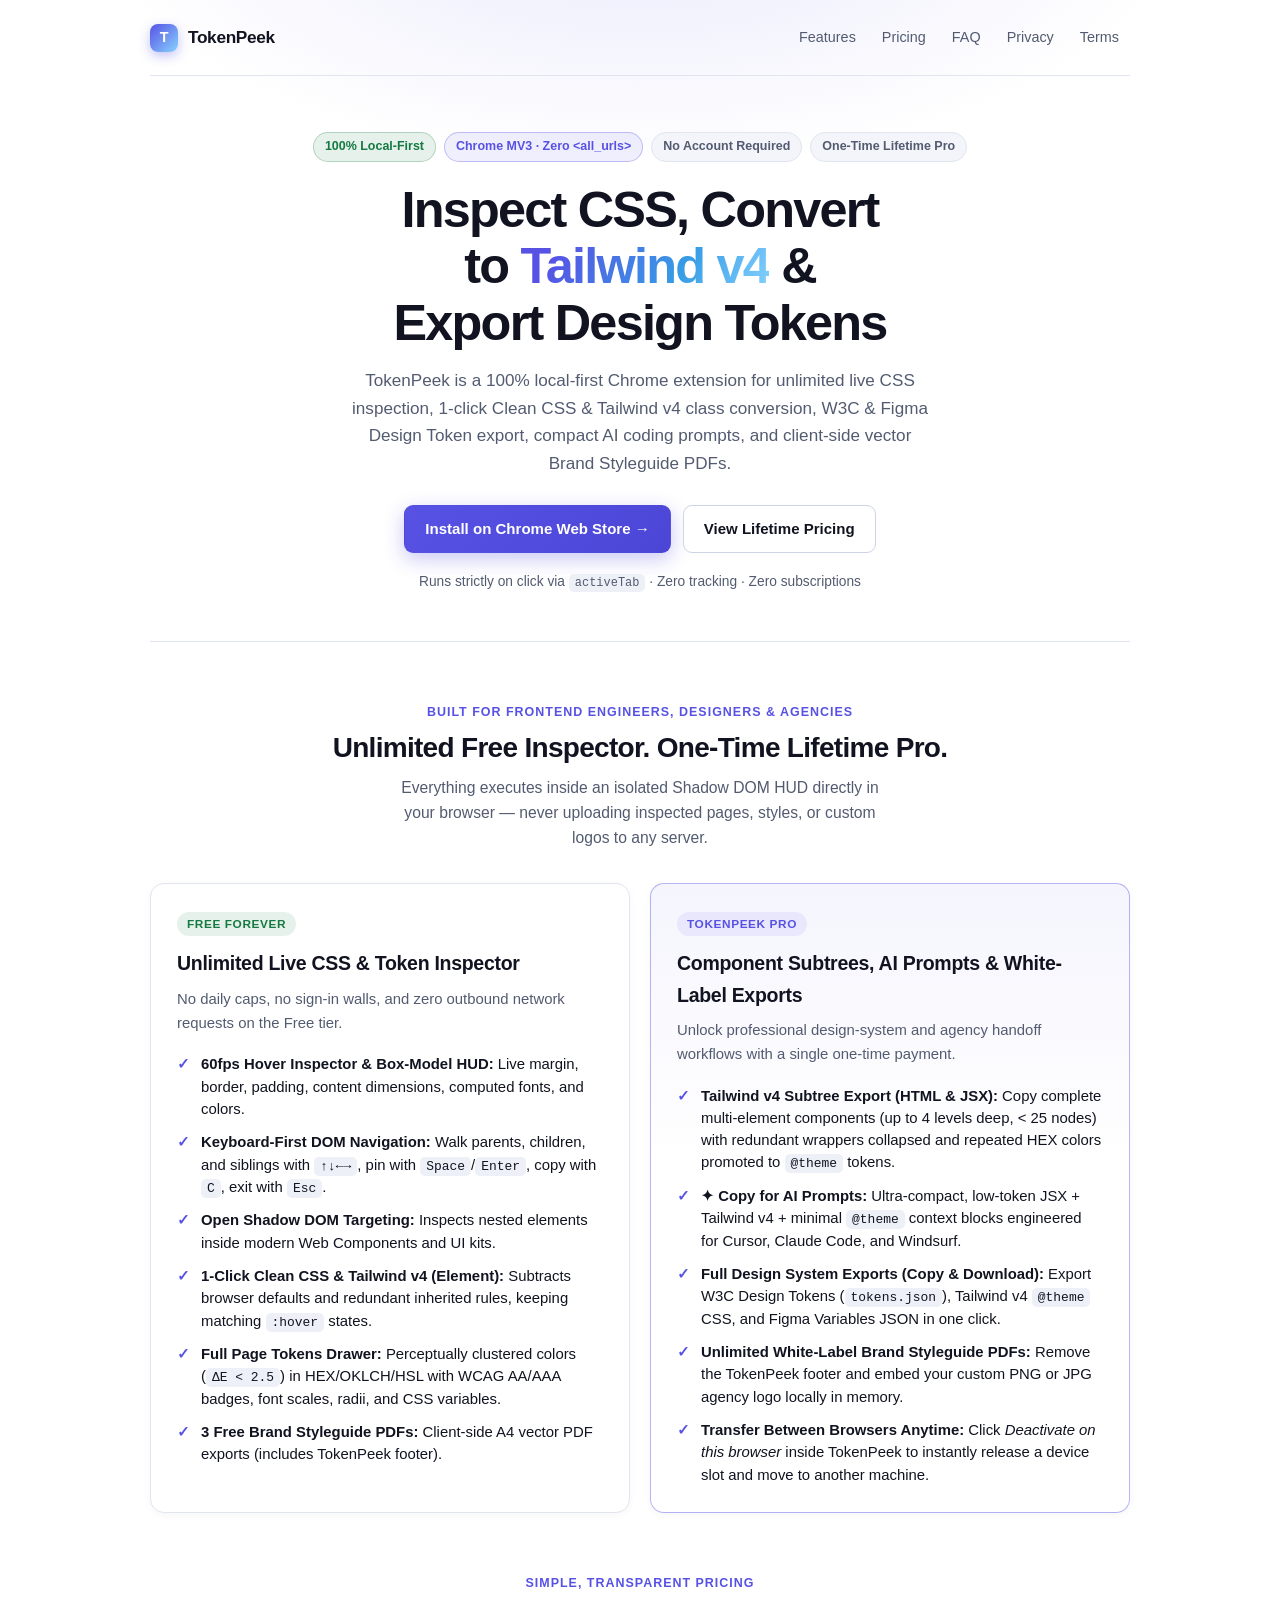
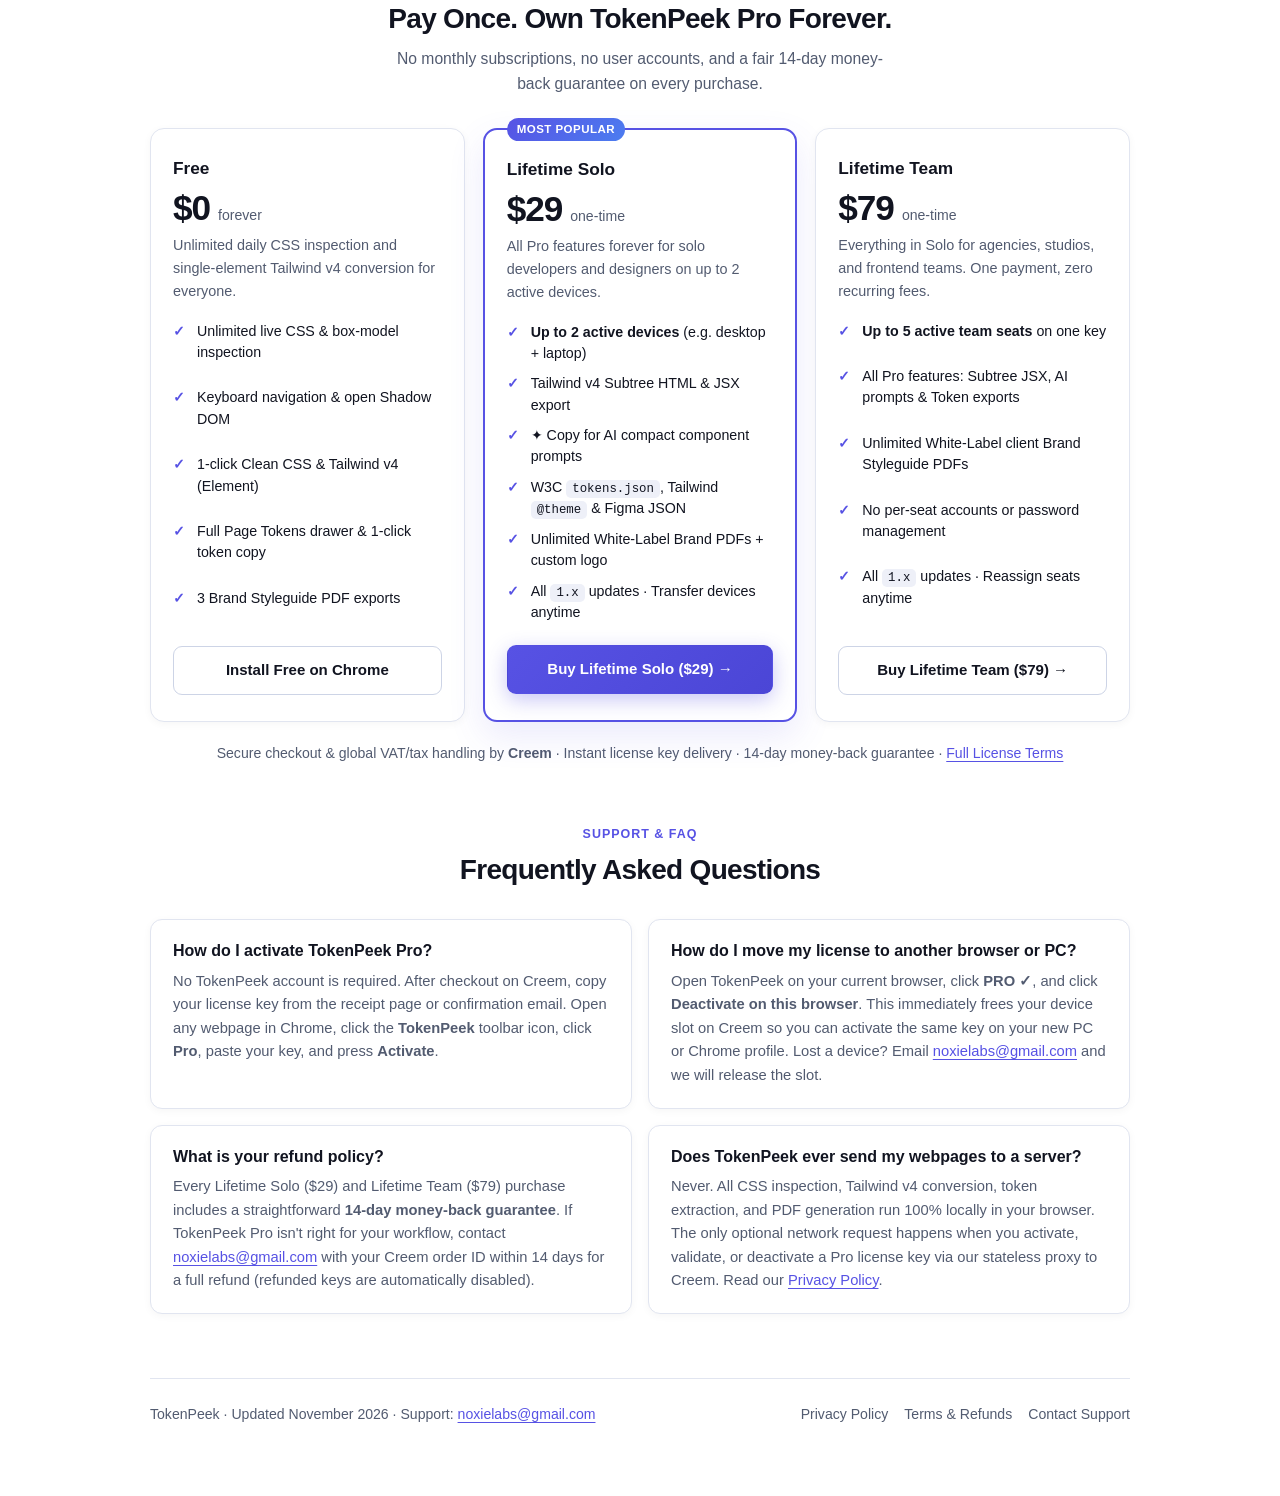
==== index.html @ 0d940963 "Add files via upload" ====
<!DOCTYPE html>
<html lang="en">
<head>
  <meta charset="utf-8">
  <meta name="viewport" content="width=device-width, initial-scale=1">
  <title>TokenPeek — CSS Inspector, Tailwind v4 Converter &amp; Design Token Extractor for Chrome</title>
  <meta name="description" content="100% local-first Chrome extension for unlimited live CSS inspection, 1-click Tailwind v4 conversion, W3C &amp; Figma Design Token export, AI prompts, and client-side vector Brand Styleguide PDFs.">
  <link rel="canonical" href="[GITHUB_PAGES_BASE_URL]/">
  <link rel="icon" href="data:image/svg+xml,%3Csvg xmlns='http://www.w3.org/2000/svg' viewBox='0 0 32 32'%3E%3Cdefs%3E%3ClinearGradient id='g' x1='0' y1='0' x2='1' y2='1'%3E%3Cstop offset='0%25' stop-color='%235752e4'/%3E%3Cstop offset='100%25' stop-color='%2387d2fe'/%3E%3C/linearGradient%3E%3C/defs%3E%3Crect width='32' height='32' rx='8' fill='url(%23g)'/%3E%3Cpath d='M9 11h14v3h-5.5v9h-3v-9H9v-3z' fill='%23fff'/%3E%3C/svg%3E">
  <style>
    :root {
      --bg: #ffffff;
      --bg-subtle: #f7f8fc;
      --surface: #ffffff;
      --surface-muted: #f4f5fb;
      --text: #111420;
      --muted: #525b70;
      --border: #e1e5f0;
      --border-strong: #cdd4e6;
      --accent: #5752e4;
      --accent-hover: #4741d1;
      --accent-cyan: #87d2fe;
      --accent-soft: rgba(87, 82, 228, 0.09);
      --accent-ring: rgba(87, 82, 228, 0.25);
      --ok: #147a42;
      --ok-soft: rgba(20, 122, 66, 0.1);
      --code-bg: #eef0f8;
      --shadow-sm: 0 2px 8px rgba(17, 20, 32, 0.04);
      --shadow-md: 0 14px 36px rgba(87, 82, 228, 0.12);
    }

    @media (prefers-color-scheme: dark) {
      :root {
        --bg: #0c0e14;
        --bg-subtle: #11141d;
        --surface: #141824;
        --surface-muted: #181d2c;
        --text: #f0f3fa;
        --muted: #9aa4ba;
        --border: #252c3f;
        --border-strong: #353f59;
        --accent: #6c67f0;
        --accent-hover: #7c77f5;
        --accent-cyan: #87d2fe;
        --accent-soft: rgba(87, 82, 228, 0.2);
        --accent-ring: rgba(135, 210, 254, 0.28);
        --ok: #5cd48c;
        --ok-soft: rgba(92, 212, 140, 0.14);
        --code-bg: #1c2233;
        --shadow-sm: 0 2px 10px rgba(0, 0, 0, 0.28);
        --shadow-md: 0 16px 42px rgba(0, 0, 0, 0.45);
      }
    }

    *, *::before, *::after {
      box-sizing: border-box;
    }

    html {
      color-scheme: light dark;
      scroll-behavior: smooth;
      font-family: ui-sans-serif, -apple-system, BlinkMacSystemFont, "Segoe UI", Roboto, Helvetica, Arial, sans-serif;
      line-height: 1.6;
      background: var(--bg);
      color: var(--text);
      -webkit-font-smoothing: antialiased;
    }

    body {
      margin: 0;
      padding: 0 20px 72px;
      background-image: radial-gradient(760px 340px at 50% -80px, rgba(87, 82, 228, 0.12), transparent 72%);
    }

    .wrap {
      max-width: 980px;
      margin: 0 auto;
    }

    a {
      color: var(--accent);
      text-underline-offset: 3px;
    }

    code {
      font-family: ui-monospace, SFMono-Regular, Menlo, Monaco, Consolas, monospace;
      font-size: 0.87em;
      background: var(--code-bg);
      padding: 2px 6px;
      border-radius: 5px;
    }

    /* Header */
    header.site-header {
      display: flex;
      flex-wrap: wrap;
      align-items: center;
      justify-content: space-between;
      gap: 12px 24px;
      padding: 20px 0;
      border-bottom: 1px solid var(--border);
    }

    .brand {
      display: inline-flex;
      align-items: center;
      gap: 10px;
      font-weight: 750;
      font-size: 1.08rem;
      letter-spacing: -0.02em;
      color: var(--text);
      text-decoration: none;
    }

    .brand-mark {
      display: inline-flex;
      align-items: center;
      justify-content: center;
      width: 28px;
      height: 28px;
      border-radius: 8px;
      background: linear-gradient(135deg, #5752e4, #87d2fe);
      color: #ffffff;
      font-size: 0.9rem;
      font-weight: 800;
      box-shadow: 0 4px 12px rgba(87, 82, 228, 0.35);
    }

    nav.site-nav {
      display: flex;
      flex-wrap: wrap;
      align-items: center;
      gap: 4px;
    }

    nav.site-nav a {
      padding: 6px 11px;
      border-radius: 7px;
      font-size: 0.9rem;
      font-weight: 500;
      color: var(--muted);
      text-decoration: none;
      transition: background-color 0.15s ease, color 0.15s ease;
    }

    nav.site-nav a:hover {
      background: var(--surface-muted);
      color: var(--text);
    }

    /* Buttons */
    .btn {
      display: inline-flex;
      align-items: center;
      justify-content: center;
      gap: 8px;
      padding: 11px 20px;
      border-radius: 9px;
      font-size: 0.94rem;
      font-weight: 600;
      text-decoration: none;
      border: 1px solid transparent;
      cursor: pointer;
      transition: transform 0.12s ease, background-color 0.15s ease, border-color 0.15s ease, box-shadow 0.15s ease;
    }

    .btn-primary {
      background: linear-gradient(135deg, #5752e4 0%, #4b46d6 100%);
      color: #ffffff;
      box-shadow: 0 6px 20px rgba(87, 82, 228, 0.32);
    }

    .btn-primary:hover {
      background: linear-gradient(135deg, #4b46d6 0%, #3f3ac7 100%);
      transform: translateY(-1px);
    }

    .btn-secondary {
      background: var(--surface);
      border-color: var(--border-strong);
      color: var(--text);
    }

    .btn-secondary:hover {
      border-color: var(--accent);
      background: var(--surface-muted);
    }

    /* Hero */
    .hero {
      padding: 56px 0 48px;
      text-align: center;
      border-bottom: 1px solid var(--border);
    }

    .pill-row {
      display: inline-flex;
      flex-wrap: wrap;
      justify-content: center;
      gap: 8px;
      margin-bottom: 20px;
    }

    .pill {
      display: inline-flex;
      align-items: center;
      padding: 4px 11px;
      border-radius: 999px;
      font-size: 0.78rem;
      font-weight: 600;
      border: 1px solid var(--border);
      background: var(--surface-muted);
      color: var(--muted);
    }

    .pill.accent {
      border-color: rgba(87, 82, 228, 0.32);
      background: var(--accent-soft);
      color: var(--accent);
    }

    .pill.ok {
      border-color: rgba(20, 122, 66, 0.25);
      background: var(--ok-soft);
      color: var(--ok);
    }

    @media (prefers-color-scheme: dark) {
      .pill.accent {
        color: var(--accent-cyan);
        border-color: rgba(135, 210, 254, 0.3);
      }
    }

    h1 {
      margin: 0 auto 16px;
      max-width: 18ch;
      font-size: clamp(2.1rem, 4.6vw, 3.15rem);
      line-height: 1.12;
      letter-spacing: -0.035em;
    }

    .gradient-text {
      background: linear-gradient(120deg, #5752e4 15%, #379de6 65%, #87d2fe 100%);
      -webkit-background-clip: text;
      background-clip: text;
      color: transparent;
    }

    @media (prefers-color-scheme: dark) {
      .gradient-text {
        background: linear-gradient(120deg, #8e8aff 10%, #87d2fe 95%);
        -webkit-background-clip: text;
        background-clip: text;
        color: transparent;
      }
    }

    .hero-lead {
      margin: 0 auto 28px;
      max-width: 62ch;
      font-size: 1.07rem;
      color: var(--muted);
    }

    .hero-cta {
      display: flex;
      flex-wrap: wrap;
      justify-content: center;
      gap: 12px;
      margin-bottom: 18px;
    }

    .hero-meta {
      margin: 0;
      font-size: 0.86rem;
      color: var(--muted);
    }

    /* Section typography */
    section.block {
      padding: 56px 0 0;
    }

    .section-head {
      text-align: center;
      margin-bottom: 32px;
    }

    .eyebrow {
      display: inline-block;
      font-size: 0.78rem;
      font-weight: 700;
      text-transform: uppercase;
      letter-spacing: 0.08em;
      color: var(--accent);
      margin-bottom: 8px;
    }

    @media (prefers-color-scheme: dark) {
      .eyebrow {
        color: var(--accent-cyan);
      }
    }

    h2 {
      margin: 0 0 10px;
      font-size: 1.75rem;
      line-height: 1.22;
      letter-spacing: -0.025em;
    }

    .section-sub {
      margin: 0 auto;
      max-width: 58ch;
      color: var(--muted);
      font-size: 0.98rem;
    }

    /* Free vs Pro Feature Split */
    .split-grid {
      display: grid;
      grid-template-columns: repeat(2, minmax(0, 1fr));
      gap: 20px;
    }

    .feature-panel {
      background: var(--surface);
      border: 1px solid var(--border);
      border-radius: 14px;
      padding: 26px;
      box-shadow: var(--shadow-sm);
    }

    .feature-panel.pro {
      border-color: rgba(87, 82, 228, 0.42);
      background: linear-gradient(180deg, rgba(87, 82, 228, 0.06) 0%, var(--surface) 45%);
    }

    .panel-badge {
      display: inline-block;
      padding: 3px 10px;
      border-radius: 999px;
      font-size: 0.74rem;
      font-weight: 700;
      letter-spacing: 0.05em;
      text-transform: uppercase;
      margin-bottom: 12px;
    }

    .panel-badge.free {
      background: var(--ok-soft);
      color: var(--ok);
    }

    .panel-badge.pro {
      background: var(--accent-soft);
      color: var(--accent);
    }

    @media (prefers-color-scheme: dark) {
      .panel-badge.pro {
        color: var(--accent-cyan);
      }
    }

    .feature-panel h3 {
      margin: 0 0 8px;
      font-size: 1.22rem;
      letter-spacing: -0.015em;
    }

    .feature-panel p.panel-desc {
      margin: 0 0 18px;
      font-size: 0.93rem;
      color: var(--muted);
    }

    .check-list {
      list-style: none;
      margin: 0;
      padding: 0;
      display: grid;
      gap: 11px;
    }

    .check-list li {
      position: relative;
      padding-left: 24px;
      font-size: 0.93rem;
      line-height: 1.5;
    }

    .check-list li::before {
      content: "✓";
      position: absolute;
      left: 0;
      top: 0;
      font-weight: 800;
      color: var(--accent);
    }

    @media (prefers-color-scheme: dark) {
      .check-list li::before {
        color: var(--accent-cyan);
      }
    }

    /* Pricing Grid */
    .pricing-grid {
      display: grid;
      grid-template-columns: repeat(3, minmax(0, 1fr));
      gap: 18px;
      align-items: stretch;
    }

    .price-card {
      position: relative;
      display: flex;
      flex-direction: column;
      background: var(--surface);
      border: 1px solid var(--border);
      border-radius: 14px;
      padding: 26px 22px;
      box-shadow: var(--shadow-sm);
    }

    .price-card.featured {
      border: 2px solid #5752e4;
      box-shadow: var(--shadow-md);
    }

    .popular-tag {
      position: absolute;
      top: -12px;
      left: 22px;
      padding: 2px 10px;
      border-radius: 999px;
      background: linear-gradient(135deg, #5752e4, #4c7df0);
      color: #ffffff;
      font-size: 0.72rem;
      font-weight: 700;
      letter-spacing: 0.04em;
      text-transform: uppercase;
    }

    .tier-name {
      font-size: 1.08rem;
      font-weight: 700;
      margin: 0 0 6px;
    }

    .tier-price-row {
      display: flex;
      align-items: baseline;
      gap: 8px;
      margin-bottom: 6px;
    }

    .tier-price {
      font-size: 2.2rem;
      font-weight: 800;
      letter-spacing: -0.03em;
      line-height: 1.1;
    }

    .tier-cadence {
      font-size: 0.88rem;
      color: var(--muted);
      font-weight: 500;
    }

    .tier-tagline {
      margin: 0 0 18px;
      font-size: 0.9rem;
      color: var(--muted);
      min-height: 2.8em;
    }

    .price-card .check-list {
      margin-bottom: 22px;
      flex: 1;
      gap: 9px;
    }

    .price-card .check-list li {
      font-size: 0.89rem;
    }

    .price-card .btn {
      width: 100%;
    }

    .pricing-footnote {
      margin: 20px 0 0;
      text-align: center;
      font-size: 0.88rem;
      color: var(--muted);
    }

    /* FAQ */
    .faq-grid {
      display: grid;
      grid-template-columns: repeat(2, minmax(0, 1fr));
      gap: 16px;
    }

    .faq-item {
      background: var(--surface);
      border: 1px solid var(--border);
      border-radius: 12px;
      padding: 20px 22px;
      box-shadow: var(--shadow-sm);
    }

    .faq-item h3 {
      margin: 0 0 8px;
      font-size: 1rem;
      line-height: 1.35;
    }

    .faq-item p {
      margin: 0;
      font-size: 0.92rem;
      color: var(--muted);
    }

    /* Footer */
    footer.site-footer {
      margin-top: 64px;
      padding-top: 24px;
      border-top: 1px solid var(--border);
      display: flex;
      flex-wrap: wrap;
      align-items: center;
      justify-content: space-between;
      gap: 12px 24px;
      font-size: 0.88rem;
      color: var(--muted);
    }

    .footer-links {
      display: flex;
      flex-wrap: wrap;
      gap: 16px;
    }

    .footer-links a {
      color: var(--muted);
      text-decoration: none;
    }

    .footer-links a:hover {
      color: var(--accent);
      text-decoration: underline;
    }

    @media (max-width: 840px) {
      .pricing-grid {
        grid-template-columns: 1fr;
        max-width: 460px;
        margin: 0 auto;
      }

      .tier-tagline {
        min-height: auto;
      }
    }

    @media (max-width: 720px) {
      .split-grid,
      .faq-grid {
        grid-template-columns: 1fr;
      }

      .hero {
        padding: 40px 0 36px;
      }
    }
  </style>
</head>
<body>
  <div class="wrap">
    <header class="site-header">
      <a class="brand" href="./index.html">
        <span class="brand-mark" aria-hidden="true">T</span>
        <span>TokenPeek</span>
      </a>
      <nav class="site-nav" aria-label="Primary navigation">
        <a href="#features">Features</a>
        <a href="#pricing">Pricing</a>
        <a href="#faq">FAQ</a>
        <a href="./privacy.html">Privacy</a>
        <a href="./terms.html">Terms</a>
      </nav>
    </header>

    <main>
      <section class="hero">
        <div class="pill-row">
          <span class="pill ok">100% Local-First</span>
          <span class="pill accent">Chrome MV3 · Zero &lt;all_urls&gt;</span>
          <span class="pill">No Account Required</span>
          <span class="pill">One-Time Lifetime Pro</span>
        </div>
        <h1>
          Inspect CSS, Convert to <span class="gradient-text">Tailwind v4</span> &amp; Export Design Tokens
        </h1>
        <p class="hero-lead">
          TokenPeek is a 100% local-first Chrome extension for unlimited live CSS inspection, 1-click Clean CSS &amp;
          Tailwind v4 class conversion, W3C &amp; Figma Design Token export, compact AI coding prompts, and client-side
          vector Brand Styleguide PDFs.
        </p>
        <div class="hero-cta">
          <a class="btn btn-primary" href="[CHROME_WEB_STORE_URL]" target="_blank" rel="noopener noreferrer">
            Install on Chrome Web Store &rarr;
          </a>
          <a class="btn btn-secondary" href="#pricing">
            View Lifetime Pricing
          </a>
        </div>
        <p class="hero-meta">
          Runs strictly on click via <code>activeTab</code> &middot; Zero tracking &middot; Zero subscriptions
        </p>
      </section>

      <section id="features" class="block">
        <div class="section-head">
          <span class="eyebrow">Built for Frontend Engineers, Designers &amp; Agencies</span>
          <h2>Unlimited Free Inspector. One-Time Lifetime Pro.</h2>
          <p class="section-sub">
            Everything executes inside an isolated Shadow DOM HUD directly in your browser — never uploading inspected
            pages, styles, or custom logos to any server.
          </p>
        </div>

        <div class="split-grid">
          <div class="feature-panel">
            <span class="panel-badge free">Free Forever</span>
            <h3>Unlimited Live CSS &amp; Token Inspector</h3>
            <p class="panel-desc">
              No daily caps, no sign-in walls, and zero outbound network requests on the Free tier.
            </p>
            <ul class="check-list">
              <li><strong>60fps Hover Inspector &amp; Box-Model HUD:</strong> Live margin, border, padding, content dimensions, computed fonts, and colors.</li>
              <li><strong>Keyboard-First DOM Navigation:</strong> Walk parents, children, and siblings with <code>&uarr;&darr;&larr;&rarr;</code>, pin with <code>Space</code>/<code>Enter</code>, copy with <code>C</code>, exit with <code>Esc</code>.</li>
              <li><strong>Open Shadow DOM Targeting:</strong> Inspects nested elements inside modern Web Components and UI kits.</li>
              <li><strong>1-Click Clean CSS &amp; Tailwind v4 (Element):</strong> Subtracts browser defaults and redundant inherited rules, keeping matching <code>:hover</code> states.</li>
              <li><strong>Full Page Tokens Drawer:</strong> Perceptually clustered colors (<code>&Delta;E &lt; 2.5</code>) in HEX/OKLCH/HSL with WCAG AA/AAA badges, font scales, radii, and CSS variables.</li>
              <li><strong>3 Free Brand Styleguide PDFs:</strong> Client-side A4 vector PDF exports (includes TokenPeek footer).</li>
            </ul>
          </div>

          <div class="feature-panel pro">
            <span class="panel-badge pro">TokenPeek Pro</span>
            <h3>Component Subtrees, AI Prompts &amp; White-Label Exports</h3>
            <p class="panel-desc">
              Unlock professional design-system and agency handoff workflows with a single one-time payment.
            </p>
            <ul class="check-list">
              <li><strong>Tailwind v4 Subtree Export (HTML &amp; JSX):</strong> Copy complete multi-element components (up to 4 levels deep, &lt; 25 nodes) with redundant wrappers collapsed and repeated HEX colors promoted to <code>@theme</code> tokens.</li>
              <li><strong>&#10022; Copy for AI Prompts:</strong> Ultra-compact, low-token JSX + Tailwind v4 + minimal <code>@theme</code> context blocks engineered for Cursor, Claude Code, and Windsurf.</li>
              <li><strong>Full Design System Exports (Copy &amp; Download):</strong> Export W3C Design Tokens (<code>tokens.json</code>), Tailwind v4 <code>@theme</code> CSS, and Figma Variables JSON in one click.</li>
              <li><strong>Unlimited White-Label Brand Styleguide PDFs:</strong> Remove the TokenPeek footer and embed your custom PNG or JPG agency logo locally in memory.</li>
              <li><strong>Transfer Between Browsers Anytime:</strong> Click <em>Deactivate on this browser</em> inside TokenPeek to instantly release a device slot and move to another machine.</li>
            </ul>
          </div>
        </div>
      </section>

      <section id="pricing" class="block">
        <div class="section-head">
          <span class="eyebrow">Simple, Transparent Pricing</span>
          <h2>Pay Once. Own TokenPeek Pro Forever.</h2>
          <p class="section-sub">
            No monthly subscriptions, no user accounts, and a fair 14-day money-back guarantee on every purchase.
          </p>
        </div>

        <div class="pricing-grid">
          <article class="price-card">
            <h3 class="tier-name">Free</h3>
            <div class="tier-price-row">
              <span class="tier-price">$0</span>
              <span class="tier-cadence">forever</span>
            </div>
            <p class="tier-tagline">
              Unlimited daily CSS inspection and single-element Tailwind v4 conversion for everyone.
            </p>
            <ul class="check-list">
              <li>Unlimited live CSS &amp; box-model inspection</li>
              <li>Keyboard navigation &amp; open Shadow DOM</li>
              <li>1-click Clean CSS &amp; Tailwind v4 (Element)</li>
              <li>Full Page Tokens drawer &amp; 1-click token copy</li>
              <li>3 Brand Styleguide PDF exports</li>
            </ul>
            <a class="btn btn-secondary" href="[CHROME_WEB_STORE_URL]" target="_blank" rel="noopener noreferrer">
              Install Free on Chrome
            </a>
          </article>

          <article class="price-card featured">
            <span class="popular-tag">Most Popular</span>
            <h3 class="tier-name">Lifetime Solo</h3>
            <div class="tier-price-row">
              <span class="tier-price">$29</span>
              <span class="tier-cadence">one-time</span>
            </div>
            <p class="tier-tagline">
              All Pro features forever for solo developers and designers on up to 2 active devices.
            </p>
            <ul class="check-list">
              <li><strong>Up to 2 active devices</strong> (e.g. desktop + laptop)</li>
              <li>Tailwind v4 Subtree HTML &amp; JSX export</li>
              <li>&#10022; Copy for AI compact component prompts</li>
              <li>W3C <code>tokens.json</code>, Tailwind <code>@theme</code> &amp; Figma JSON</li>
              <li>Unlimited White-Label Brand PDFs + custom logo</li>
              <li>All <code>1.x</code> updates &middot; Transfer devices anytime</li>
            </ul>
            <a class="btn btn-primary" href="[CREEM_SOLO_CHECKOUT_URL]" target="_blank" rel="noopener noreferrer">
              Buy Lifetime Solo ($29) &rarr;
            </a>
          </article>

          <article class="price-card">
            <h3 class="tier-name">Lifetime Team</h3>
            <div class="tier-price-row">
              <span class="tier-price">$79</span>
              <span class="tier-cadence">one-time</span>
            </div>
            <p class="tier-tagline">
              Everything in Solo for agencies, studios, and frontend teams. One payment, zero recurring fees.
            </p>
            <ul class="check-list">
              <li><strong>Up to 5 active team seats</strong> on one key</li>
              <li>All Pro features: Subtree JSX, AI prompts &amp; Token exports</li>
              <li>Unlimited White-Label client Brand Styleguide PDFs</li>
              <li>No per-seat accounts or password management</li>
              <li>All <code>1.x</code> updates &middot; Reassign seats anytime</li>
            </ul>
            <a class="btn btn-secondary" href="[CREEM_TEAM_CHECKOUT_URL]" target="_blank" rel="noopener noreferrer">
              Buy Lifetime Team ($79) &rarr;
            </a>
          </article>
        </div>

        <p class="pricing-footnote">
          Secure checkout &amp; global VAT/tax handling by <strong>Creem</strong> &middot; Instant license key delivery &middot;
          14-day money-back guarantee &middot; <a href="./terms.html">Full License Terms</a>
        </p>
      </section>

      <section id="faq" class="block">
        <div class="section-head">
          <span class="eyebrow">Support &amp; FAQ</span>
          <h2>Frequently Asked Questions</h2>
        </div>

        <div class="faq-grid">
          <article class="faq-item">
            <h3>How do I activate TokenPeek Pro?</h3>
            <p>
              No TokenPeek account is required. After checkout on Creem, copy your license key from the receipt page or
              confirmation email. Open any webpage in Chrome, click the <strong>TokenPeek</strong> toolbar icon, click
              <strong>Pro</strong>, paste your key, and press <strong>Activate</strong>.
            </p>
          </article>

          <article class="faq-item">
            <h3>How do I move my license to another browser or PC?</h3>
            <p>
              Open TokenPeek on your current browser, click <strong>PRO &check;</strong>, and click
              <strong>Deactivate on this browser</strong>. This immediately frees your device slot on Creem so you can
              activate the same key on your new PC or Chrome profile. Lost a device? Email
              <a href="mailto:noxielabs@gmail.com">noxielabs@gmail.com</a> and we will release the slot.
            </p>
          </article>

          <article class="faq-item">
            <h3>What is your refund policy?</h3>
            <p>
              Every Lifetime Solo ($29) and Lifetime Team ($79) purchase includes a straightforward
              <strong>14-day money-back guarantee</strong>. If TokenPeek Pro isn't right for your workflow, contact
              <a href="mailto:noxielabs@gmail.com">noxielabs@gmail.com</a> with your Creem order ID within 14 days for a full
              refund (refunded keys are automatically disabled).
            </p>
          </article>

          <article class="faq-item">
            <h3>Does TokenPeek ever send my webpages to a server?</h3>
            <p>
              Never. All CSS inspection, Tailwind v4 conversion, token extraction, and PDF generation run 100% locally
              in your browser. The only optional network request happens when you activate, validate, or deactivate a
              Pro license key via our stateless proxy to Creem. Read our <a href="./privacy.html">Privacy Policy</a>.
            </p>
          </article>
        </div>
      </section>
    </main>

    <footer class="site-footer">
      <span>TokenPeek &middot; Updated November 2026 &middot; Support: <a href="mailto:noxielabs@gmail.com">noxielabs@gmail.com</a></span>
      <div class="footer-links">
        <a href="./privacy.html">Privacy Policy</a>
        <a href="./terms.html">Terms &amp; Refunds</a>
        <a href="mailto:noxielabs@gmail.com">Contact Support</a>
      </div>
    </footer>
  </div>
</body>
</html>
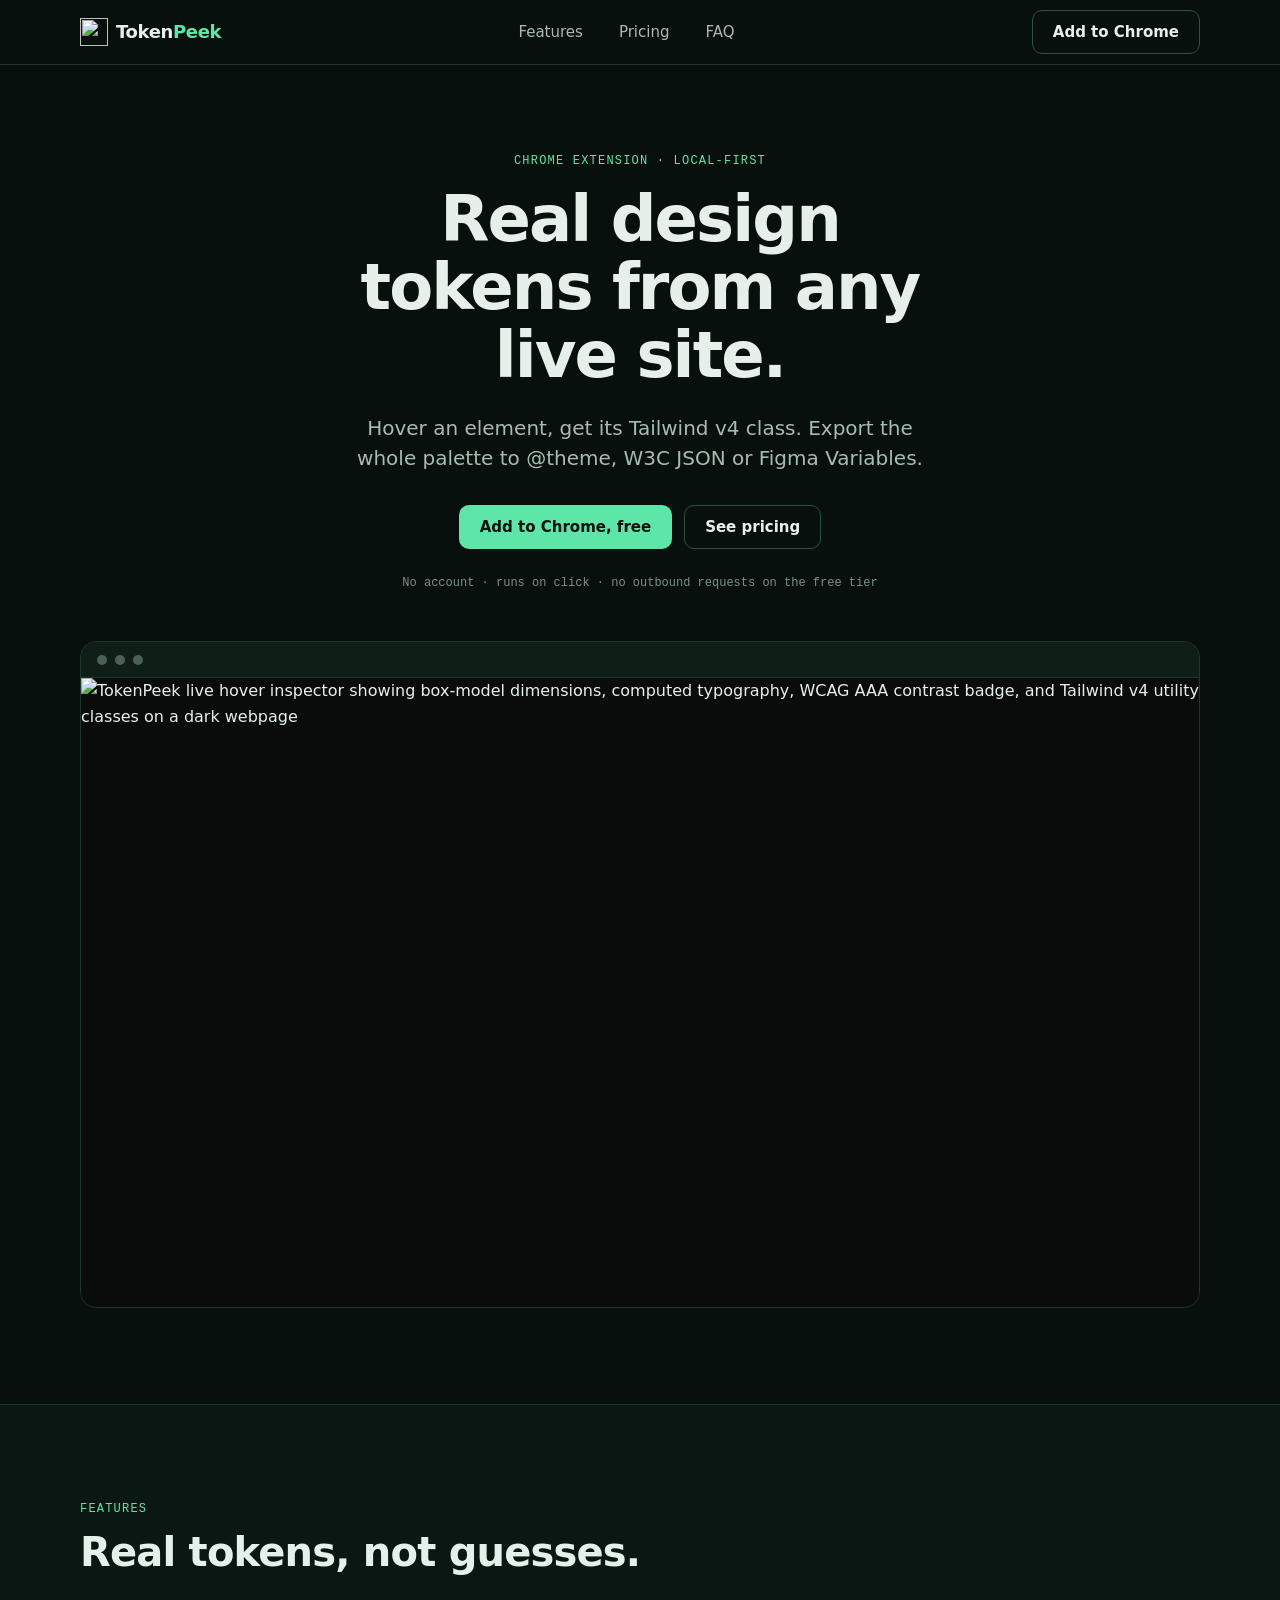
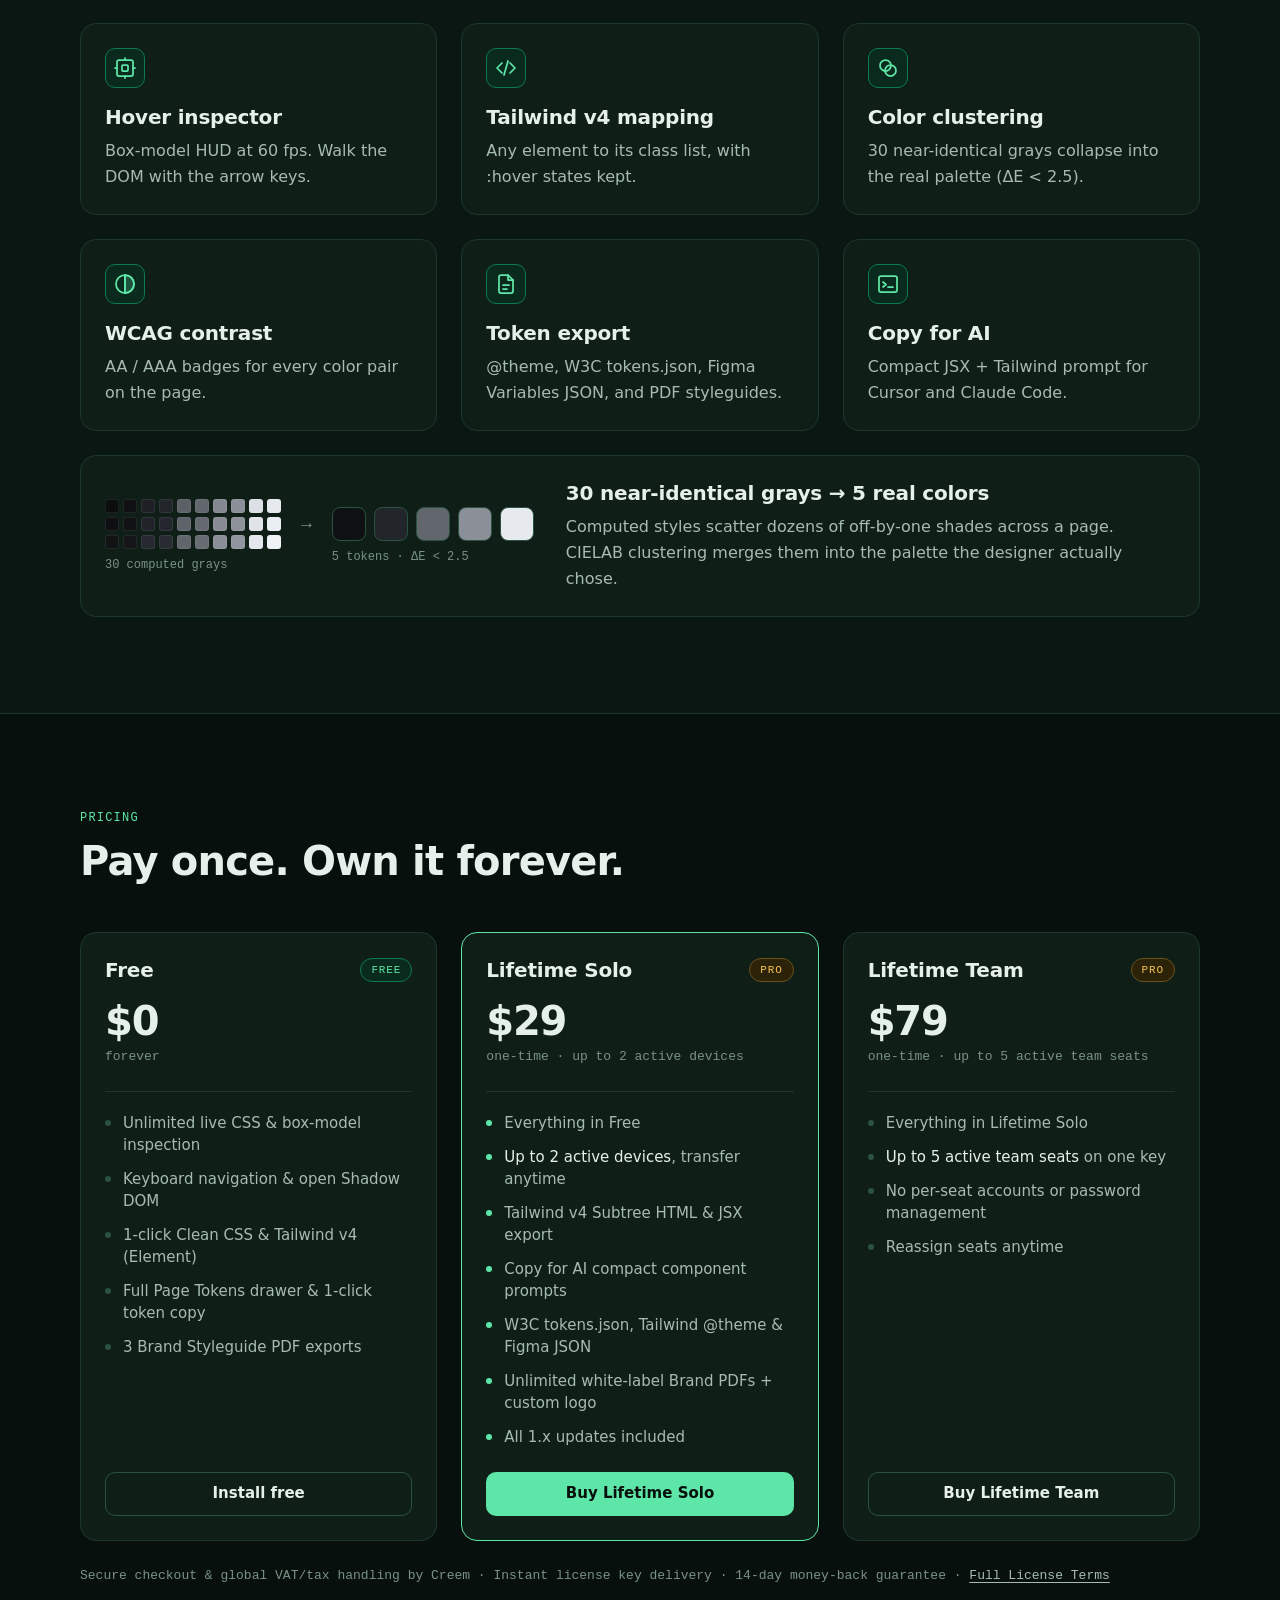
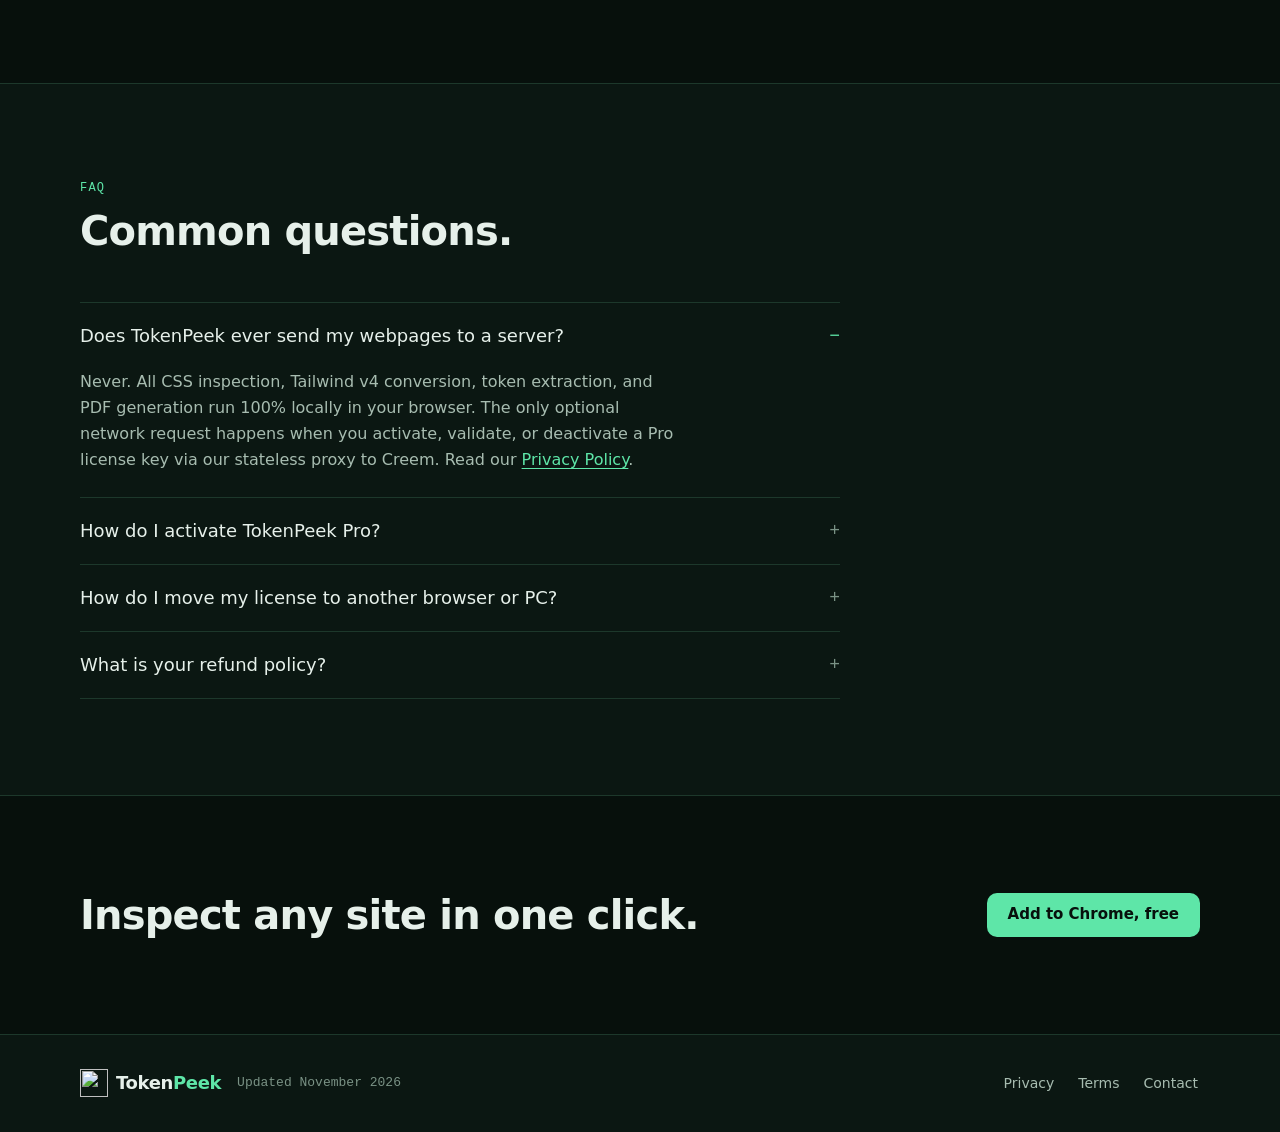
==== commit 3ca3ea8e: "Add files via upload" ====
--- a/index.html
+++ b/index.html
@@ -3,809 +3,418 @@
 <head>
   <meta charset="utf-8">
   <meta name="viewport" content="width=device-width, initial-scale=1">
-  <title>TokenPeek — CSS Inspector, Tailwind v4 Converter &amp; Design Token Extractor for Chrome</title>
-  <meta name="description" content="100% local-first Chrome extension for unlimited live CSS inspection, 1-click Tailwind v4 conversion, W3C &amp; Figma Design Token export, AI prompts, and client-side vector Brand Styleguide PDFs.">
-  <link rel="canonical" href="[GITHUB_PAGES_BASE_URL]/">
-  <link rel="icon" href="data:image/svg+xml,%3Csvg xmlns='http://www.w3.org/2000/svg' viewBox='0 0 32 32'%3E%3Cdefs%3E%3ClinearGradient id='g' x1='0' y1='0' x2='1' y2='1'%3E%3Cstop offset='0%25' stop-color='%235752e4'/%3E%3Cstop offset='100%25' stop-color='%2387d2fe'/%3E%3C/linearGradient%3E%3C/defs%3E%3Crect width='32' height='32' rx='8' fill='url(%23g)'/%3E%3Cpath d='M9 11h14v3h-5.5v9h-3v-9H9v-3z' fill='%23fff'/%3E%3C/svg%3E">
-  <style>
-    :root {
-      --bg: #ffffff;
-      --bg-subtle: #f7f8fc;
-      --surface: #ffffff;
-      --surface-muted: #f4f5fb;
-      --text: #111420;
-      --muted: #525b70;
-      --border: #e1e5f0;
-      --border-strong: #cdd4e6;
-      --accent: #5752e4;
-      --accent-hover: #4741d1;
-      --accent-cyan: #87d2fe;
-      --accent-soft: rgba(87, 82, 228, 0.09);
-      --accent-ring: rgba(87, 82, 228, 0.25);
-      --ok: #147a42;
-      --ok-soft: rgba(20, 122, 66, 0.1);
-      --code-bg: #eef0f8;
-      --shadow-sm: 0 2px 8px rgba(17, 20, 32, 0.04);
-      --shadow-md: 0 14px 36px rgba(87, 82, 228, 0.12);
-    }
-
-    @media (prefers-color-scheme: dark) {
-      :root {
-        --bg: #0c0e14;
-        --bg-subtle: #11141d;
-        --surface: #141824;
-        --surface-muted: #181d2c;
-        --text: #f0f3fa;
-        --muted: #9aa4ba;
-        --border: #252c3f;
-        --border-strong: #353f59;
-        --accent: #6c67f0;
-        --accent-hover: #7c77f5;
-        --accent-cyan: #87d2fe;
-        --accent-soft: rgba(87, 82, 228, 0.2);
-        --accent-ring: rgba(135, 210, 254, 0.28);
-        --ok: #5cd48c;
-        --ok-soft: rgba(92, 212, 140, 0.14);
-        --code-bg: #1c2233;
-        --shadow-sm: 0 2px 10px rgba(0, 0, 0, 0.28);
-        --shadow-md: 0 16px 42px rgba(0, 0, 0, 0.45);
-      }
-    }
-
-    *, *::before, *::after {
-      box-sizing: border-box;
-    }
-
-    html {
-      color-scheme: light dark;
-      scroll-behavior: smooth;
-      font-family: ui-sans-serif, -apple-system, BlinkMacSystemFont, "Segoe UI", Roboto, Helvetica, Arial, sans-serif;
-      line-height: 1.6;
-      background: var(--bg);
-      color: var(--text);
-      -webkit-font-smoothing: antialiased;
-    }
-
-    body {
-      margin: 0;
-      padding: 0 20px 72px;
-      background-image: radial-gradient(760px 340px at 50% -80px, rgba(87, 82, 228, 0.12), transparent 72%);
-    }
-
-    .wrap {
-      max-width: 980px;
-      margin: 0 auto;
-    }
-
-    a {
-      color: var(--accent);
-      text-underline-offset: 3px;
-    }
-
-    code {
-      font-family: ui-monospace, SFMono-Regular, Menlo, Monaco, Consolas, monospace;
-      font-size: 0.87em;
-      background: var(--code-bg);
-      padding: 2px 6px;
-      border-radius: 5px;
-    }
-
-    /* Header */
-    header.site-header {
-      display: flex;
-      flex-wrap: wrap;
-      align-items: center;
-      justify-content: space-between;
-      gap: 12px 24px;
-      padding: 20px 0;
-      border-bottom: 1px solid var(--border);
-    }
-
-    .brand {
-      display: inline-flex;
-      align-items: center;
-      gap: 10px;
-      font-weight: 750;
-      font-size: 1.08rem;
-      letter-spacing: -0.02em;
-      color: var(--text);
-      text-decoration: none;
-    }
-
-    .brand-mark {
-      display: inline-flex;
-      align-items: center;
-      justify-content: center;
-      width: 28px;
-      height: 28px;
-      border-radius: 8px;
-      background: linear-gradient(135deg, #5752e4, #87d2fe);
-      color: #ffffff;
-      font-size: 0.9rem;
-      font-weight: 800;
-      box-shadow: 0 4px 12px rgba(87, 82, 228, 0.35);
-    }
-
-    nav.site-nav {
-      display: flex;
-      flex-wrap: wrap;
-      align-items: center;
-      gap: 4px;
-    }
-
-    nav.site-nav a {
-      padding: 6px 11px;
-      border-radius: 7px;
-      font-size: 0.9rem;
-      font-weight: 500;
-      color: var(--muted);
-      text-decoration: none;
-      transition: background-color 0.15s ease, color 0.15s ease;
-    }
-
-    nav.site-nav a:hover {
-      background: var(--surface-muted);
-      color: var(--text);
-    }
-
-    /* Buttons */
-    .btn {
-      display: inline-flex;
-      align-items: center;
-      justify-content: center;
-      gap: 8px;
-      padding: 11px 20px;
-      border-radius: 9px;
-      font-size: 0.94rem;
-      font-weight: 600;
-      text-decoration: none;
-      border: 1px solid transparent;
-      cursor: pointer;
-      transition: transform 0.12s ease, background-color 0.15s ease, border-color 0.15s ease, box-shadow 0.15s ease;
-    }
-
-    .btn-primary {
-      background: linear-gradient(135deg, #5752e4 0%, #4b46d6 100%);
-      color: #ffffff;
-      box-shadow: 0 6px 20px rgba(87, 82, 228, 0.32);
-    }
-
-    .btn-primary:hover {
-      background: linear-gradient(135deg, #4b46d6 0%, #3f3ac7 100%);
-      transform: translateY(-1px);
-    }
-
-    .btn-secondary {
-      background: var(--surface);
-      border-color: var(--border-strong);
-      color: var(--text);
-    }
-
-    .btn-secondary:hover {
-      border-color: var(--accent);
-      background: var(--surface-muted);
-    }
-
-    /* Hero */
-    .hero {
-      padding: 56px 0 48px;
-      text-align: center;
-      border-bottom: 1px solid var(--border);
-    }
-
-    .pill-row {
-      display: inline-flex;
-      flex-wrap: wrap;
-      justify-content: center;
-      gap: 8px;
-      margin-bottom: 20px;
-    }
-
-    .pill {
-      display: inline-flex;
-      align-items: center;
-      padding: 4px 11px;
-      border-radius: 999px;
-      font-size: 0.78rem;
-      font-weight: 600;
-      border: 1px solid var(--border);
-      background: var(--surface-muted);
-      color: var(--muted);
-    }
-
-    .pill.accent {
-      border-color: rgba(87, 82, 228, 0.32);
-      background: var(--accent-soft);
-      color: var(--accent);
-    }
-
-    .pill.ok {
-      border-color: rgba(20, 122, 66, 0.25);
-      background: var(--ok-soft);
-      color: var(--ok);
-    }
-
-    @media (prefers-color-scheme: dark) {
-      .pill.accent {
-        color: var(--accent-cyan);
-        border-color: rgba(135, 210, 254, 0.3);
-      }
-    }
-
-    h1 {
-      margin: 0 auto 16px;
-      max-width: 18ch;
-      font-size: clamp(2.1rem, 4.6vw, 3.15rem);
-      line-height: 1.12;
-      letter-spacing: -0.035em;
-    }
-
-    .gradient-text {
-      background: linear-gradient(120deg, #5752e4 15%, #379de6 65%, #87d2fe 100%);
-      -webkit-background-clip: text;
-      background-clip: text;
-      color: transparent;
-    }
-
-    @media (prefers-color-scheme: dark) {
-      .gradient-text {
-        background: linear-gradient(120deg, #8e8aff 10%, #87d2fe 95%);
-        -webkit-background-clip: text;
-        background-clip: text;
-        color: transparent;
-      }
-    }
-
-    .hero-lead {
-      margin: 0 auto 28px;
-      max-width: 62ch;
-      font-size: 1.07rem;
-      color: var(--muted);
-    }
-
-    .hero-cta {
-      display: flex;
-      flex-wrap: wrap;
-      justify-content: center;
-      gap: 12px;
-      margin-bottom: 18px;
-    }
-
-    .hero-meta {
-      margin: 0;
-      font-size: 0.86rem;
-      color: var(--muted);
-    }
-
-    /* Section typography */
-    section.block {
-      padding: 56px 0 0;
-    }
-
-    .section-head {
-      text-align: center;
-      margin-bottom: 32px;
-    }
-
-    .eyebrow {
-      display: inline-block;
-      font-size: 0.78rem;
-      font-weight: 700;
-      text-transform: uppercase;
-      letter-spacing: 0.08em;
-      color: var(--accent);
-      margin-bottom: 8px;
-    }
-
-    @media (prefers-color-scheme: dark) {
-      .eyebrow {
-        color: var(--accent-cyan);
-      }
-    }
-
-    h2 {
-      margin: 0 0 10px;
-      font-size: 1.75rem;
-      line-height: 1.22;
-      letter-spacing: -0.025em;
-    }
-
-    .section-sub {
-      margin: 0 auto;
-      max-width: 58ch;
-      color: var(--muted);
-      font-size: 0.98rem;
-    }
-
-    /* Free vs Pro Feature Split */
-    .split-grid {
-      display: grid;
-      grid-template-columns: repeat(2, minmax(0, 1fr));
-      gap: 20px;
-    }
-
-    .feature-panel {
-      background: var(--surface);
-      border: 1px solid var(--border);
-      border-radius: 14px;
-      padding: 26px;
-      box-shadow: var(--shadow-sm);
-    }
-
-    .feature-panel.pro {
-      border-color: rgba(87, 82, 228, 0.42);
-      background: linear-gradient(180deg, rgba(87, 82, 228, 0.06) 0%, var(--surface) 45%);
-    }
-
-    .panel-badge {
-      display: inline-block;
-      padding: 3px 10px;
-      border-radius: 999px;
-      font-size: 0.74rem;
-      font-weight: 700;
-      letter-spacing: 0.05em;
-      text-transform: uppercase;
-      margin-bottom: 12px;
-    }
-
-    .panel-badge.free {
-      background: var(--ok-soft);
-      color: var(--ok);
-    }
-
-    .panel-badge.pro {
-      background: var(--accent-soft);
-      color: var(--accent);
-    }
-
-    @media (prefers-color-scheme: dark) {
-      .panel-badge.pro {
-        color: var(--accent-cyan);
-      }
-    }
-
-    .feature-panel h3 {
-      margin: 0 0 8px;
-      font-size: 1.22rem;
-      letter-spacing: -0.015em;
-    }
-
-    .feature-panel p.panel-desc {
-      margin: 0 0 18px;
-      font-size: 0.93rem;
-      color: var(--muted);
-    }
-
-    .check-list {
-      list-style: none;
-      margin: 0;
-      padding: 0;
-      display: grid;
-      gap: 11px;
-    }
-
-    .check-list li {
-      position: relative;
-      padding-left: 24px;
-      font-size: 0.93rem;
-      line-height: 1.5;
-    }
-
-    .check-list li::before {
-      content: "✓";
-      position: absolute;
-      left: 0;
-      top: 0;
-      font-weight: 800;
-      color: var(--accent);
-    }
-
-    @media (prefers-color-scheme: dark) {
-      .check-list li::before {
-        color: var(--accent-cyan);
-      }
-    }
-
-    /* Pricing Grid */
-    .pricing-grid {
-      display: grid;
-      grid-template-columns: repeat(3, minmax(0, 1fr));
-      gap: 18px;
-      align-items: stretch;
-    }
-
-    .price-card {
-      position: relative;
-      display: flex;
-      flex-direction: column;
-      background: var(--surface);
-      border: 1px solid var(--border);
-      border-radius: 14px;
-      padding: 26px 22px;
-      box-shadow: var(--shadow-sm);
-    }
-
-    .price-card.featured {
-      border: 2px solid #5752e4;
-      box-shadow: var(--shadow-md);
-    }
-
-    .popular-tag {
-      position: absolute;
-      top: -12px;
-      left: 22px;
-      padding: 2px 10px;
-      border-radius: 999px;
-      background: linear-gradient(135deg, #5752e4, #4c7df0);
-      color: #ffffff;
-      font-size: 0.72rem;
-      font-weight: 700;
-      letter-spacing: 0.04em;
-      text-transform: uppercase;
-    }
-
-    .tier-name {
-      font-size: 1.08rem;
-      font-weight: 700;
-      margin: 0 0 6px;
-    }
-
-    .tier-price-row {
-      display: flex;
-      align-items: baseline;
-      gap: 8px;
-      margin-bottom: 6px;
-    }
-
-    .tier-price {
-      font-size: 2.2rem;
-      font-weight: 800;
-      letter-spacing: -0.03em;
-      line-height: 1.1;
-    }
-
-    .tier-cadence {
-      font-size: 0.88rem;
-      color: var(--muted);
-      font-weight: 500;
-    }
-
-    .tier-tagline {
-      margin: 0 0 18px;
-      font-size: 0.9rem;
-      color: var(--muted);
-      min-height: 2.8em;
-    }
-
-    .price-card .check-list {
-      margin-bottom: 22px;
-      flex: 1;
-      gap: 9px;
-    }
-
-    .price-card .check-list li {
-      font-size: 0.89rem;
-    }
-
-    .price-card .btn {
-      width: 100%;
-    }
-
-    .pricing-footnote {
-      margin: 20px 0 0;
-      text-align: center;
-      font-size: 0.88rem;
-      color: var(--muted);
-    }
-
-    /* FAQ */
-    .faq-grid {
-      display: grid;
-      grid-template-columns: repeat(2, minmax(0, 1fr));
-      gap: 16px;
-    }
-
-    .faq-item {
-      background: var(--surface);
-      border: 1px solid var(--border);
-      border-radius: 12px;
-      padding: 20px 22px;
-      box-shadow: var(--shadow-sm);
-    }
-
-    .faq-item h3 {
-      margin: 0 0 8px;
-      font-size: 1rem;
-      line-height: 1.35;
-    }
-
-    .faq-item p {
-      margin: 0;
-      font-size: 0.92rem;
-      color: var(--muted);
-    }
-
-    /* Footer */
-    footer.site-footer {
-      margin-top: 64px;
-      padding-top: 24px;
-      border-top: 1px solid var(--border);
-      display: flex;
-      flex-wrap: wrap;
-      align-items: center;
-      justify-content: space-between;
-      gap: 12px 24px;
-      font-size: 0.88rem;
-      color: var(--muted);
-    }
-
-    .footer-links {
-      display: flex;
-      flex-wrap: wrap;
-      gap: 16px;
-    }
-
-    .footer-links a {
-      color: var(--muted);
-      text-decoration: none;
-    }
-
-    .footer-links a:hover {
-      color: var(--accent);
-      text-decoration: underline;
-    }
-
-    @media (max-width: 840px) {
-      .pricing-grid {
-        grid-template-columns: 1fr;
-        max-width: 460px;
-        margin: 0 auto;
-      }
-
-      .tier-tagline {
-        min-height: auto;
-      }
-    }
-
-    @media (max-width: 720px) {
-      .split-grid,
-      .faq-grid {
-        grid-template-columns: 1fr;
-      }
-
-      .hero {
-        padding: 40px 0 36px;
-      }
-    }
-  </style>
+  <title>TokenPeek — Real design tokens from any live site</title>
+  <meta name="description" content="Local-first Chrome extension for live CSS inspection, Tailwind v4 class mapping, CIELAB color clustering (ΔE &lt; 2.5), WCAG contrast, W3C tokens.json, Figma Variables JSON, AI prompts, and PDF styleguides.">
+  <link rel="canonical" href="https://tokenpeek.noxielabs.space/">
+  <meta name="theme-color" content="#07100C">
+
+  <link rel="icon" type="image/svg+xml" href="./assets/favicon.svg">
+  <link rel="icon" type="image/png" sizes="32x32" href="./assets/favicon-32x32.png">
+  <link rel="apple-touch-icon" sizes="180x180" href="./assets/apple-touch-icon.png">
+
+  <meta property="og:type" content="website">
+  <meta property="og:url" content="https://tokenpeek.noxielabs.space/">
+  <meta property="og:title" content="TokenPeek — Real design tokens from any live site">
+  <meta property="og:description" content="Hover an element, get its Tailwind v4 class. Export the whole palette to @theme, W3C JSON or Figma Variables.">
+  <meta property="og:image" content="https://tokenpeek.noxielabs.space/assets/og.png">
+  <meta property="og:image:width" content="1200">
+  <meta property="og:image:height" content="630">
+  <meta property="og:image:alt" content="TokenPeek lockup, headline, and dark forest hover inspector preview">
+  <meta name="twitter:card" content="summary_large_image">
+  <meta name="twitter:title" content="TokenPeek — Real design tokens from any live site">
+  <meta name="twitter:description" content="Hover an element, get its Tailwind v4 class. Export the whole palette to @theme, W3C JSON or Figma Variables.">
+  <meta name="twitter:image" content="https://tokenpeek.noxielabs.space/assets/og.png">
+
+  <link rel="preload" href="./assets/fonts/instrument-sans-latin-600-normal.woff2" as="font" type="font/woff2" crossorigin>
+  <link rel="preload" href="./assets/fonts/instrument-sans-latin-400-normal.woff2" as="font" type="font/woff2" crossorigin>
+  <link rel="preload" href="./assets/fonts/jetbrains-mono-latin-500-normal.woff2" as="font" type="font/woff2" crossorigin>
+  <link rel="stylesheet" href="./styles.css">
 </head>
 <body>
-  <div class="wrap">
-    <header class="site-header">
+  <a class="skip-link" href="#main">Skip to content</a>
+
+  <header class="site-header">
+    <div class="container nav-inner">
       <a class="brand" href="./index.html">
-        <span class="brand-mark" aria-hidden="true">T</span>
-        <span>TokenPeek</span>
+        <img src="./assets/favicon.svg" width="28" height="28" alt="" aria-hidden="true">
+        <span>Token<span class="brand-peek">Peek</span></span>
       </a>
-      <nav class="site-nav" aria-label="Primary navigation">
+
+      <nav class="site-nav" aria-label="Primary">
         <a href="#features">Features</a>
         <a href="#pricing">Pricing</a>
         <a href="#faq">FAQ</a>
-        <a href="./privacy.html">Privacy</a>
-        <a href="./terms.html">Terms</a>
       </nav>
-    </header>
-
-    <main>
-      <section class="hero">
-        <div class="pill-row">
-          <span class="pill ok">100% Local-First</span>
-          <span class="pill accent">Chrome MV3 · Zero &lt;all_urls&gt;</span>
-          <span class="pill">No Account Required</span>
-          <span class="pill">One-Time Lifetime Pro</span>
-        </div>
-        <h1>
-          Inspect CSS, Convert to <span class="gradient-text">Tailwind v4</span> &amp; Export Design Tokens
-        </h1>
-        <p class="hero-lead">
-          TokenPeek is a 100% local-first Chrome extension for unlimited live CSS inspection, 1-click Clean CSS &amp;
-          Tailwind v4 class conversion, W3C &amp; Figma Design Token export, compact AI coding prompts, and client-side
-          vector Brand Styleguide PDFs.
+
+      <div class="nav-actions">
+        <a class="btn btn-secondary btn-nav" href="https://chromewebstore.google.com/detail/ihdffeghhnfipknimjiegjalpmfkbclk" target="_blank" rel="noopener noreferrer">
+          Add to Chrome
+        </a>
+      </div>
+
+      <details class="nav-mobile" id="mobile-menu">
+        <summary class="nav-toggle" aria-label="Toggle navigation menu">
+          <svg class="icon-menu" width="20" height="20" viewBox="0 0 24 24" fill="none" stroke="currentColor" stroke-width="1.75" stroke-linecap="round" aria-hidden="true">
+            <line x1="4" y1="7" x2="20" y2="7"></line>
+            <line x1="4" y1="12" x2="20" y2="12"></line>
+            <line x1="4" y1="17" x2="20" y2="17"></line>
+          </svg>
+          <svg class="icon-close" width="20" height="20" viewBox="0 0 24 24" fill="none" stroke="currentColor" stroke-width="1.75" stroke-linecap="round" aria-hidden="true">
+            <line x1="6" y1="6" x2="18" y2="18"></line>
+            <line x1="18" y1="6" x2="6" y2="18"></line>
+          </svg>
+        </summary>
+        <nav class="nav-drawer" aria-label="Mobile">
+          <a href="#features">Features</a>
+          <a href="#pricing">Pricing</a>
+          <a href="#faq">FAQ</a>
+          <a class="btn btn-primary" href="https://chromewebstore.google.com/detail/ihdffeghhnfipknimjiegjalpmfkbclk" target="_blank" rel="noopener noreferrer">
+            Add to Chrome, free
+          </a>
+        </nav>
+      </details>
+    </div>
+  </header>
+
+  <main id="main">
+    <section class="section-hero">
+      <div class="container hero-inner">
+        <p class="eyebrow">Chrome Extension &middot; Local-First</p>
+        <h1 class="hero-title">Real design tokens from any live site.</h1>
+        <p class="hero-subhead">
+          Hover an element, get its Tailwind v4 class. Export the whole palette to @theme, W3C JSON or Figma Variables.
         </p>
-        <div class="hero-cta">
-          <a class="btn btn-primary" href="[CHROME_WEB_STORE_URL]" target="_blank" rel="noopener noreferrer">
-            Install on Chrome Web Store &rarr;
+        <div class="hero-actions">
+          <a class="btn btn-primary" href="https://chromewebstore.google.com/detail/ihdffeghhnfipknimjiegjalpmfkbclk" target="_blank" rel="noopener noreferrer">
+            Add to Chrome, free
           </a>
           <a class="btn btn-secondary" href="#pricing">
-            View Lifetime Pricing
+            See pricing
           </a>
         </div>
-        <p class="hero-meta">
-          Runs strictly on click via <code>activeTab</code> &middot; Zero tracking &middot; Zero subscriptions
+        <p class="hero-trust">
+          No account &middot; runs on click &middot; no outbound requests on the free tier
         </p>
-      </section>
-
-      <section id="features" class="block">
+      </div>
+    </section>
+
+    <section class="section-demo" aria-label="Product preview">
+      <div class="container">
+        <div class="product-window">
+          <div class="window-bar" aria-hidden="true">
+            <div class="window-dots">
+              <span></span>
+              <span></span>
+              <span></span>
+            </div>
+          </div>
+          <div class="window-media">
+            <!-- Static screenshot placeholder: replace with <video autoplay loop muted playsinline poster="./assets/demo-poster.png"><source src="./assets/demo.mp4" type="video/mp4"></video> once assets/demo.mp4 is recorded. -->
+            <picture>
+              <source srcset="./assets/demo-poster.webp" type="image/webp">
+              <img src="./assets/demo-poster.png" width="1440" height="810" alt="TokenPeek live hover inspector showing box-model dimensions, computed typography, WCAG AAA contrast badge, and Tailwind v4 utility classes on a dark webpage" decoding="async" fetchpriority="high">
+            </picture>
+          </div>
+        </div>
+      </div>
+    </section>
+
+    <section id="features" class="section section-alt">
+      <div class="container">
         <div class="section-head">
-          <span class="eyebrow">Built for Frontend Engineers, Designers &amp; Agencies</span>
-          <h2>Unlimited Free Inspector. One-Time Lifetime Pro.</h2>
-          <p class="section-sub">
-            Everything executes inside an isolated Shadow DOM HUD directly in your browser — never uploading inspected
-            pages, styles, or custom logos to any server.
-          </p>
-        </div>
-
-        <div class="split-grid">
-          <div class="feature-panel">
-            <span class="panel-badge free">Free Forever</span>
-            <h3>Unlimited Live CSS &amp; Token Inspector</h3>
-            <p class="panel-desc">
-              No daily caps, no sign-in walls, and zero outbound network requests on the Free tier.
+          <p class="eyebrow">Features</p>
+          <h2 class="section-title">Real tokens, not guesses.</h2>
+        </div>
+
+        <div class="features-grid">
+          <article class="feature-card">
+            <div class="feature-icon" aria-hidden="true">
+              <svg width="24" height="24" viewBox="0 0 24 24" fill="none" stroke="currentColor" stroke-width="1.75" stroke-linecap="round" stroke-linejoin="round">
+                <rect x="4" y="4" width="16" height="16" rx="2"></rect>
+                <rect x="9" y="9" width="6" height="6" rx="1"></rect>
+                <line x1="12" y1="2" x2="12" y2="4"></line>
+                <line x1="12" y1="20" x2="12" y2="22"></line>
+                <line x1="2" y1="12" x2="4" y2="12"></line>
+                <line x1="20" y1="12" x2="22" y2="12"></line>
+              </svg>
+            </div>
+            <h3>Hover inspector</h3>
+            <p>Box-model HUD at 60 fps. Walk the DOM with the arrow keys.</p>
+          </article>
+
+          <article class="feature-card">
+            <div class="feature-icon" aria-hidden="true">
+              <svg width="24" height="24" viewBox="0 0 24 24" fill="none" stroke="currentColor" stroke-width="1.75" stroke-linecap="round" stroke-linejoin="round">
+                <polyline points="8 7 3 12 8 17"></polyline>
+                <polyline points="16 7 21 12 16 17"></polyline>
+                <line x1="14" y1="5" x2="10" y2="19"></line>
+              </svg>
+            </div>
+            <h3>Tailwind v4 mapping</h3>
+            <p>Any element to its class list, with :hover states kept.</p>
+          </article>
+
+          <article class="feature-card">
+            <div class="feature-icon" aria-hidden="true">
+              <svg width="24" height="24" viewBox="0 0 24 24" fill="none" stroke="currentColor" stroke-width="1.75" stroke-linecap="round" stroke-linejoin="round">
+                <circle cx="9.5" cy="9.5" r="5.5"></circle>
+                <circle cx="14.5" cy="14.5" r="5.5"></circle>
+              </svg>
+            </div>
+            <h3>Color clustering</h3>
+            <p>30 near-identical grays collapse into the real palette (&Delta;E &lt; 2.5).</p>
+          </article>
+
+          <article class="feature-card">
+            <div class="feature-icon" aria-hidden="true">
+              <svg width="24" height="24" viewBox="0 0 24 24" fill="none" stroke="currentColor" stroke-width="1.75" stroke-linecap="round" stroke-linejoin="round">
+                <circle cx="12" cy="12" r="9"></circle>
+                <path d="M12 3a9 9 0 0 1 0 18z" fill="currentColor" fill-opacity="0.22"></path>
+                <line x1="12" y1="3" x2="12" y2="21"></line>
+              </svg>
+            </div>
+            <h3>WCAG contrast</h3>
+            <p>AA / AAA badges for every color pair on the page.</p>
+          </article>
+
+          <article class="feature-card">
+            <div class="feature-icon" aria-hidden="true">
+              <svg width="24" height="24" viewBox="0 0 24 24" fill="none" stroke="currentColor" stroke-width="1.75" stroke-linecap="round" stroke-linejoin="round">
+                <path d="M14 3H7a2 2 0 0 0-2 2v14a2 2 0 0 0 2 2h10a2 2 0 0 0 2-2V8z"></path>
+                <polyline points="14 3 14 8 19 8"></polyline>
+                <line x1="9" y1="13" x2="15" y2="13"></line>
+                <line x1="9" y1="17" x2="13" y2="17"></line>
+              </svg>
+            </div>
+            <h3>Token export</h3>
+            <p>@theme, W3C tokens.json, Figma Variables JSON, and PDF styleguides.</p>
+          </article>
+
+          <article class="feature-card">
+            <div class="feature-icon" aria-hidden="true">
+              <svg width="24" height="24" viewBox="0 0 24 24" fill="none" stroke="currentColor" stroke-width="1.75" stroke-linecap="round" stroke-linejoin="round">
+                <rect x="3" y="4" width="18" height="16" rx="2"></rect>
+                <polyline points="7 10 10 12.5 7 15"></polyline>
+                <line x1="12" y1="15" x2="17" y2="15"></line>
+              </svg>
+            </div>
+            <h3>Copy for AI</h3>
+            <p>Compact JSX + Tailwind prompt for Cursor and Claude Code.</p>
+          </article>
+        </div>
+
+        <article class="cluster-card">
+          <div class="cluster-diagram" role="img" aria-label="30 slightly different raw grays clustered into 5 clean neutral color tokens">
+            <div class="cluster-group">
+              <div class="raw-swatches" aria-hidden="true">
+                <span style="background:#0C0D0E"></span>
+                <span style="background:#0F1011"></span>
+                <span style="background:#1E2025"></span>
+                <span style="background:#22252A"></span>
+                <span style="background:#5B5F66"></span>
+                <span style="background:#62666D"></span>
+                <span style="background:#838891"></span>
+                <span style="background:#8A8F98"></span>
+                <span style="background:#DCE0E5"></span>
+                <span style="background:#E6EAEE"></span>
+                <span style="background:#0E0F10"></span>
+                <span style="background:#111214"></span>
+                <span style="background:#202328"></span>
+                <span style="background:#24272D"></span>
+                <span style="background:#5E6269"></span>
+                <span style="background:#656970"></span>
+                <span style="background:#868B94"></span>
+                <span style="background:#8D929B"></span>
+                <span style="background:#E0E4E9"></span>
+                <span style="background:#EAEFF3"></span>
+                <span style="background:#121315"></span>
+                <span style="background:#141517"></span>
+                <span style="background:#262A30"></span>
+                <span style="background:#282C32"></span>
+                <span style="background:#61656C"></span>
+                <span style="background:#686C73"></span>
+                <span style="background:#898E97"></span>
+                <span style="background:#90959E"></span>
+                <span style="background:#E4E8EC"></span>
+                <span style="background:#F0F3F6"></span>
+              </div>
+              <span class="cluster-label">30 computed grays</span>
+            </div>
+
+            <span class="cluster-arrow" aria-hidden="true">&rarr;</span>
+
+            <div class="cluster-group">
+              <div class="real-swatches" aria-hidden="true">
+                <span style="background:#0F1011"></span>
+                <span style="background:#22252A"></span>
+                <span style="background:#62666D"></span>
+                <span style="background:#8A8F98"></span>
+                <span style="background:#E6EAEE"></span>
+              </div>
+              <span class="cluster-label">5 tokens &middot; &Delta;E &lt; 2.5</span>
+            </div>
+          </div>
+
+          <div class="cluster-copy">
+            <h3>30 near-identical grays &rarr; 5 real colors</h3>
+            <p>
+              Computed styles scatter dozens of off-by-one shades across a page. CIELAB clustering merges them into the palette the designer actually chose.
             </p>
-            <ul class="check-list">
-              <li><strong>60fps Hover Inspector &amp; Box-Model HUD:</strong> Live margin, border, padding, content dimensions, computed fonts, and colors.</li>
-              <li><strong>Keyboard-First DOM Navigation:</strong> Walk parents, children, and siblings with <code>&uarr;&darr;&larr;&rarr;</code>, pin with <code>Space</code>/<code>Enter</code>, copy with <code>C</code>, exit with <code>Esc</code>.</li>
-              <li><strong>Open Shadow DOM Targeting:</strong> Inspects nested elements inside modern Web Components and UI kits.</li>
-              <li><strong>1-Click Clean CSS &amp; Tailwind v4 (Element):</strong> Subtracts browser defaults and redundant inherited rules, keeping matching <code>:hover</code> states.</li>
-              <li><strong>Full Page Tokens Drawer:</strong> Perceptually clustered colors (<code>&Delta;E &lt; 2.5</code>) in HEX/OKLCH/HSL with WCAG AA/AAA badges, font scales, radii, and CSS variables.</li>
-              <li><strong>3 Free Brand Styleguide PDFs:</strong> Client-side A4 vector PDF exports (includes TokenPeek footer).</li>
-            </ul>
           </div>
-
-          <div class="feature-panel pro">
-            <span class="panel-badge pro">TokenPeek Pro</span>
-            <h3>Component Subtrees, AI Prompts &amp; White-Label Exports</h3>
-            <p class="panel-desc">
-              Unlock professional design-system and agency handoff workflows with a single one-time payment.
-            </p>
-            <ul class="check-list">
-              <li><strong>Tailwind v4 Subtree Export (HTML &amp; JSX):</strong> Copy complete multi-element components (up to 4 levels deep, &lt; 25 nodes) with redundant wrappers collapsed and repeated HEX colors promoted to <code>@theme</code> tokens.</li>
-              <li><strong>&#10022; Copy for AI Prompts:</strong> Ultra-compact, low-token JSX + Tailwind v4 + minimal <code>@theme</code> context blocks engineered for Cursor, Claude Code, and Windsurf.</li>
-              <li><strong>Full Design System Exports (Copy &amp; Download):</strong> Export W3C Design Tokens (<code>tokens.json</code>), Tailwind v4 <code>@theme</code> CSS, and Figma Variables JSON in one click.</li>
-              <li><strong>Unlimited White-Label Brand Styleguide PDFs:</strong> Remove the TokenPeek footer and embed your custom PNG or JPG agency logo locally in memory.</li>
-              <li><strong>Transfer Between Browsers Anytime:</strong> Click <em>Deactivate on this browser</em> inside TokenPeek to instantly release a device slot and move to another machine.</li>
-            </ul>
-          </div>
-        </div>
-      </section>
-
-      <section id="pricing" class="block">
+        </article>
+      </div>
+    </section>
+
+    <section id="pricing" class="section">
+      <div class="container">
         <div class="section-head">
-          <span class="eyebrow">Simple, Transparent Pricing</span>
-          <h2>Pay Once. Own TokenPeek Pro Forever.</h2>
-          <p class="section-sub">
-            No monthly subscriptions, no user accounts, and a fair 14-day money-back guarantee on every purchase.
-          </p>
+          <p class="eyebrow">Pricing</p>
+          <h2 class="section-title">Pay once. Own it forever.</h2>
         </div>
 
         <div class="pricing-grid">
           <article class="price-card">
-            <h3 class="tier-name">Free</h3>
-            <div class="tier-price-row">
-              <span class="tier-price">$0</span>
-              <span class="tier-cadence">forever</span>
-            </div>
-            <p class="tier-tagline">
-              Unlimited daily CSS inspection and single-element Tailwind v4 conversion for everyone.
-            </p>
-            <ul class="check-list">
+            <div class="price-head">
+              <h3 class="tier-name">Free</h3>
+              <span class="badge badge-free">Free</span>
+            </div>
+            <p class="tier-price">$0</p>
+            <p class="tier-cadence">forever</p>
+            <ul class="tier-list">
               <li>Unlimited live CSS &amp; box-model inspection</li>
               <li>Keyboard navigation &amp; open Shadow DOM</li>
               <li>1-click Clean CSS &amp; Tailwind v4 (Element)</li>
               <li>Full Page Tokens drawer &amp; 1-click token copy</li>
               <li>3 Brand Styleguide PDF exports</li>
             </ul>
-            <a class="btn btn-secondary" href="[CHROME_WEB_STORE_URL]" target="_blank" rel="noopener noreferrer">
-              Install Free on Chrome
+            <a class="btn btn-secondary" href="https://chromewebstore.google.com/detail/ihdffeghhnfipknimjiegjalpmfkbclk" target="_blank" rel="noopener noreferrer">
+              Install free
             </a>
           </article>
 
-          <article class="price-card featured">
-            <span class="popular-tag">Most Popular</span>
-            <h3 class="tier-name">Lifetime Solo</h3>
-            <div class="tier-price-row">
-              <span class="tier-price">$29</span>
-              <span class="tier-cadence">one-time</span>
-            </div>
-            <p class="tier-tagline">
-              All Pro features forever for solo developers and designers on up to 2 active devices.
+          <article class="price-card recommended">
+            <div class="price-head">
+              <h3 class="tier-name">Lifetime Solo</h3>
+              <span class="badge badge-pro">Pro</span>
+            </div>
+            <p class="tier-price">$29</p>
+            <p class="tier-cadence">one-time &middot; up to 2 active devices</p>
+            <ul class="tier-list">
+              <li>Everything in Free</li>
+              <li><strong>Up to 2 active devices</strong>, transfer anytime</li>
+              <li>Tailwind v4 Subtree HTML &amp; JSX export</li>
+              <li>Copy for AI compact component prompts</li>
+              <li>W3C tokens.json, Tailwind @theme &amp; Figma JSON</li>
+              <li>Unlimited white-label Brand PDFs + custom logo</li>
+              <li>All 1.x updates included</li>
+            </ul>
+            <a class="btn btn-primary" href="https://www.creem.io/payment/prod_6dLuMmZ65rDqj4vWuSoZ6r" target="_blank" rel="noopener noreferrer">
+              Buy Lifetime Solo
+            </a>
+          </article>
+
+          <article class="price-card">
+            <div class="price-head">
+              <h3 class="tier-name">Lifetime Team</h3>
+              <span class="badge badge-pro">Pro</span>
+            </div>
+            <p class="tier-price">$79</p>
+            <p class="tier-cadence">one-time &middot; up to 5 active team seats</p>
+            <ul class="tier-list">
+              <li>Everything in Lifetime Solo</li>
+              <li><strong>Up to 5 active team seats</strong> on one key</li>
+              <li>No per-seat accounts or password management</li>
+              <li>Reassign seats anytime</li>
+            </ul>
+            <a class="btn btn-secondary" href="https://www.creem.io/payment/prod_1QHH3J7SLBnVCczdFycNqf" target="_blank" rel="noopener noreferrer">
+              Buy Lifetime Team
+            </a>
+          </article>
+        </div>
+
+        <p class="pricing-footnote">
+          Secure checkout &amp; global VAT/tax handling by Creem &middot; Instant license key delivery &middot; 14-day money-back guarantee &middot; <a href="./terms.html">Full License Terms</a>
+        </p>
+      </div>
+    </section>
+
+    <section id="faq" class="section section-alt">
+      <div class="container">
+        <div class="section-head">
+          <p class="eyebrow">FAQ</p>
+          <h2 class="section-title">Common questions.</h2>
+        </div>
+
+        <div class="faq-list">
+          <details class="faq-item" open>
+            <summary>Does TokenPeek ever send my webpages to a server?</summary>
+            <p class="faq-answer">
+              Never. All CSS inspection, Tailwind v4 conversion, token extraction, and PDF generation run 100% locally in your browser. The only optional network request happens when you activate, validate, or deactivate a Pro license key via our stateless proxy to Creem. Read our <a href="./privacy.html">Privacy Policy</a>.
             </p>
-            <ul class="check-list">
-              <li><strong>Up to 2 active devices</strong> (e.g. desktop + laptop)</li>
-              <li>Tailwind v4 Subtree HTML &amp; JSX export</li>
-              <li>&#10022; Copy for AI compact component prompts</li>
-              <li>W3C <code>tokens.json</code>, Tailwind <code>@theme</code> &amp; Figma JSON</li>
-              <li>Unlimited White-Label Brand PDFs + custom logo</li>
-              <li>All <code>1.x</code> updates &middot; Transfer devices anytime</li>
-            </ul>
-            <a class="btn btn-primary" href="[CREEM_SOLO_CHECKOUT_URL]" target="_blank" rel="noopener noreferrer">
-              Buy Lifetime Solo ($29) &rarr;
-            </a>
-          </article>
-
-          <article class="price-card">
-            <h3 class="tier-name">Lifetime Team</h3>
-            <div class="tier-price-row">
-              <span class="tier-price">$79</span>
-              <span class="tier-cadence">one-time</span>
-            </div>
-            <p class="tier-tagline">
-              Everything in Solo for agencies, studios, and frontend teams. One payment, zero recurring fees.
+          </details>
+
+          <details class="faq-item">
+            <summary>How do I activate TokenPeek Pro?</summary>
+            <p class="faq-answer">
+              No TokenPeek account is required. After checkout on Creem, copy your license key from the receipt page or confirmation email. Open any webpage in Chrome, click the <strong>TokenPeek</strong> toolbar icon, click <strong>Pro</strong>, paste your key, and press <strong>Activate</strong>.
             </p>
-            <ul class="check-list">
-              <li><strong>Up to 5 active team seats</strong> on one key</li>
-              <li>All Pro features: Subtree JSX, AI prompts &amp; Token exports</li>
-              <li>Unlimited White-Label client Brand Styleguide PDFs</li>
-              <li>No per-seat accounts or password management</li>
-              <li>All <code>1.x</code> updates &middot; Reassign seats anytime</li>
-            </ul>
-            <a class="btn btn-secondary" href="[CREEM_TEAM_CHECKOUT_URL]" target="_blank" rel="noopener noreferrer">
-              Buy Lifetime Team ($79) &rarr;
-            </a>
-          </article>
-        </div>
-
-        <p class="pricing-footnote">
-          Secure checkout &amp; global VAT/tax handling by <strong>Creem</strong> &middot; Instant license key delivery &middot;
-          14-day money-back guarantee &middot; <a href="./terms.html">Full License Terms</a>
-        </p>
-      </section>
-
-      <section id="faq" class="block">
-        <div class="section-head">
-          <span class="eyebrow">Support &amp; FAQ</span>
-          <h2>Frequently Asked Questions</h2>
-        </div>
-
-        <div class="faq-grid">
-          <article class="faq-item">
-            <h3>How do I activate TokenPeek Pro?</h3>
-            <p>
-              No TokenPeek account is required. After checkout on Creem, copy your license key from the receipt page or
-              confirmation email. Open any webpage in Chrome, click the <strong>TokenPeek</strong> toolbar icon, click
-              <strong>Pro</strong>, paste your key, and press <strong>Activate</strong>.
+          </details>
+
+          <details class="faq-item">
+            <summary>How do I move my license to another browser or PC?</summary>
+            <p class="faq-answer">
+              Open TokenPeek on your current browser, click <strong>PRO &check;</strong>, and click <strong>Deactivate on this browser</strong>. This immediately frees your device slot on Creem so you can activate the same key on your new PC or Chrome profile. Lost a device? Email <a href="mailto:noxielabs@gmail.com">noxielabs@gmail.com</a> and we will release the slot.
             </p>
-          </article>
-
-          <article class="faq-item">
-            <h3>How do I move my license to another browser or PC?</h3>
-            <p>
-              Open TokenPeek on your current browser, click <strong>PRO &check;</strong>, and click
-              <strong>Deactivate on this browser</strong>. This immediately frees your device slot on Creem so you can
-              activate the same key on your new PC or Chrome profile. Lost a device? Email
-              <a href="mailto:noxielabs@gmail.com">noxielabs@gmail.com</a> and we will release the slot.
+          </details>
+
+          <details class="faq-item">
+            <summary>What is your refund policy?</summary>
+            <p class="faq-answer">
+              Every Lifetime Solo ($29) and Lifetime Team ($79) purchase includes a straightforward <strong>14-day money-back guarantee</strong>. If TokenPeek Pro isn&rsquo;t right for your workflow, contact <a href="mailto:noxielabs@gmail.com">noxielabs@gmail.com</a> with your Creem order ID within 14 days for a full refund (refunded keys are automatically disabled).
             </p>
-          </article>
-
-          <article class="faq-item">
-            <h3>What is your refund policy?</h3>
-            <p>
-              Every Lifetime Solo ($29) and Lifetime Team ($79) purchase includes a straightforward
-              <strong>14-day money-back guarantee</strong>. If TokenPeek Pro isn't right for your workflow, contact
-              <a href="mailto:noxielabs@gmail.com">noxielabs@gmail.com</a> with your Creem order ID within 14 days for a full
-              refund (refunded keys are automatically disabled).
-            </p>
-          </article>
-
-          <article class="faq-item">
-            <h3>Does TokenPeek ever send my webpages to a server?</h3>
-            <p>
-              Never. All CSS inspection, Tailwind v4 conversion, token extraction, and PDF generation run 100% locally
-              in your browser. The only optional network request happens when you activate, validate, or deactivate a
-              Pro license key via our stateless proxy to Creem. Read our <a href="./privacy.html">Privacy Policy</a>.
-            </p>
-          </article>
-        </div>
-      </section>
-    </main>
-
-    <footer class="site-footer">
-      <span>TokenPeek &middot; Updated November 2026 &middot; Support: <a href="mailto:noxielabs@gmail.com">noxielabs@gmail.com</a></span>
-      <div class="footer-links">
-        <a href="./privacy.html">Privacy Policy</a>
-        <a href="./terms.html">Terms &amp; Refunds</a>
-        <a href="mailto:noxielabs@gmail.com">Contact Support</a>
-      </div>
-    </footer>
-  </div>
+          </details>
+        </div>
+      </div>
+    </section>
+
+    <section class="section">
+      <div class="container cta-row">
+        <h2 class="section-title">Inspect any site in one click.</h2>
+        <a class="btn btn-primary" href="https://chromewebstore.google.com/detail/ihdffeghhnfipknimjiegjalpmfkbclk" target="_blank" rel="noopener noreferrer">
+          Add to Chrome, free
+        </a>
+      </div>
+    </section>
+  </main>
+
+  <footer class="site-footer">
+    <div class="container footer-inner">
+      <div class="footer-left">
+        <a class="brand" href="./index.html">
+          <img src="./assets/favicon.svg" width="24" height="24" alt="" aria-hidden="true">
+          <span>Token<span class="brand-peek">Peek</span></span>
+        </a>
+        <span class="footer-meta">Updated November 2026</span>
+      </div>
+      <nav class="footer-links" aria-label="Footer">
+        <a href="./privacy.html">Privacy</a>
+        <a href="./terms.html">Terms</a>
+        <a href="mailto:noxielabs@gmail.com">Contact</a>
+      </nav>
+    </div>
+  </footer>
+
+  <script>
+    (function () {
+      var m = document.getElementById("mobile-menu");
+      if (!m) return;
+      m.addEventListener("click", function (e) {
+        if (e.target.closest(".nav-drawer a")) m.removeAttribute("open");
+      });
+      document.addEventListener("keydown", function (e) {
+        if (e.key === "Escape" && m.hasAttribute("open")) m.removeAttribute("open");
+      });
+    })();
+  </script>
 </body>
 </html>
--- a/styles.css
+++ b/styles.css
@@ -0,0 +1,1332 @@
+/* TokenPeek Marketing & Legal — Shared Stylesheet (Brand Guide v2.0) */
+
+/* --- Self-hosted Fonts (Fontsource Latin + Mono Greek for Δ) --- */
+@font-face {
+  font-family: "Instrument Sans";
+  font-style: normal;
+  font-weight: 400;
+  font-display: swap;
+  src: url("./assets/fonts/instrument-sans-latin-400-normal.woff2") format("woff2");
+  unicode-range: U+0000-00FF, U+0131, U+0152-0153, U+02BB-02BC, U+02C6, U+02DA, U+02DC, U+0304, U+0308, U+0329, U+2000-206F, U+20AC, U+2122, U+2191, U+2193, U+2212, U+2215, U+FEFF, U+FFFD;
+}
+
+@font-face {
+  font-family: "Instrument Sans";
+  font-style: normal;
+  font-weight: 500;
+  font-display: swap;
+  src: url("./assets/fonts/instrument-sans-latin-500-normal.woff2") format("woff2");
+  unicode-range: U+0000-00FF, U+0131, U+0152-0153, U+02BB-02BC, U+02C6, U+02DA, U+02DC, U+0304, U+0308, U+0329, U+2000-206F, U+20AC, U+2122, U+2191, U+2193, U+2212, U+2215, U+FEFF, U+FFFD;
+}
+
+@font-face {
+  font-family: "Instrument Sans";
+  font-style: normal;
+  font-weight: 600;
+  font-display: swap;
+  src: url("./assets/fonts/instrument-sans-latin-600-normal.woff2") format("woff2");
+  unicode-range: U+0000-00FF, U+0131, U+0152-0153, U+02BB-02BC, U+02C6, U+02DA, U+02DC, U+0304, U+0308, U+0329, U+2000-206F, U+20AC, U+2122, U+2191, U+2193, U+2212, U+2215, U+FEFF, U+FFFD;
+}
+
+@font-face {
+  font-family: "Instrument Sans";
+  font-style: normal;
+  font-weight: 700;
+  font-display: swap;
+  src: url("./assets/fonts/instrument-sans-latin-700-normal.woff2") format("woff2");
+  unicode-range: U+0000-00FF, U+0131, U+0152-0153, U+02BB-02BC, U+02C6, U+02DA, U+02DC, U+0304, U+0308, U+0329, U+2000-206F, U+20AC, U+2122, U+2191, U+2193, U+2212, U+2215, U+FEFF, U+FFFD;
+}
+
+@font-face {
+  font-family: "JetBrains Mono";
+  font-style: normal;
+  font-weight: 400;
+  font-display: swap;
+  src: url("./assets/fonts/jetbrains-mono-latin-400-normal.woff2") format("woff2");
+  unicode-range: U+0000-00FF, U+0131, U+0152-0153, U+02BB-02BC, U+02C6, U+02DA, U+02DC, U+0304, U+0308, U+0329, U+2000-206F, U+20AC, U+2122, U+2191, U+2193, U+2212, U+2215, U+FEFF, U+FFFD;
+}
+
+@font-face {
+  font-family: "JetBrains Mono";
+  font-style: normal;
+  font-weight: 400;
+  font-display: swap;
+  src: url("./assets/fonts/jetbrains-mono-greek-400-normal.woff2") format("woff2");
+  unicode-range: U+0370-0377, U+037A-037F, U+0384-038A, U+038C, U+038E-03A1, U+03A3-03FF;
+}
+
+@font-face {
+  font-family: "JetBrains Mono";
+  font-style: normal;
+  font-weight: 500;
+  font-display: swap;
+  src: url("./assets/fonts/jetbrains-mono-latin-500-normal.woff2") format("woff2");
+  unicode-range: U+0000-00FF, U+0131, U+0152-0153, U+02BB-02BC, U+02C6, U+02DA, U+02DC, U+0304, U+0308, U+0329, U+2000-206F, U+20AC, U+2122, U+2191, U+2193, U+2212, U+2215, U+FEFF, U+FFFD;
+}
+
+@font-face {
+  font-family: "JetBrains Mono";
+  font-style: normal;
+  font-weight: 500;
+  font-display: swap;
+  src: url("./assets/fonts/jetbrains-mono-greek-500-normal.woff2") format("woff2");
+  unicode-range: U+0370-0377, U+037A-037F, U+0384-038A, U+038C, U+038E-03A1, U+03A3-03FF;
+}
+
+/* --- Design Tokens --- */
+:root {
+  --font-sans: "Instrument Sans", ui-sans-serif, system-ui, sans-serif;
+  --font-mono: "JetBrains Mono", ui-monospace, "SF Mono", Menlo, monospace;
+
+  --color-bg: #07100C;
+  --color-bg-alt: #0B1712;
+  --color-surface: #0F1F18;
+  --color-surface-hover: #14291F;
+  --color-border: #1D382B;
+  --color-border-strong: #2B5240;
+
+  --color-text: #E6F0EA;
+  --color-text-muted: #A7BCB0;
+  --color-text-subtle: #7A9285;
+  --color-decor: #4A6256;
+
+  --color-accent: #5EE6A8;
+  --color-accent-hover: #8DF0C4;
+  --color-accent-pressed: #2FCB8B;
+  --color-accent-border: #0E7A4F;
+  --color-accent-soft: #0B2A1E;
+  --color-on-accent: #07100C;
+
+  --color-pro: #F6C453;
+  --color-pro-soft: #2B2208;
+  --color-pro-border: #6B5318;
+  --color-danger: #FF7A6B;
+
+  --radius-chip: 6px;
+  --radius-btn: 10px;
+  --radius-card: 16px;
+  --radius-pill: 999px;
+
+  --container: 1120px;
+  --nav-h: 64px;
+}
+
+/* --- Reset & Base --- */
+*,
+*::before,
+*::after {
+  box-sizing: border-box;
+}
+
+html {
+  color-scheme: dark;
+  scroll-behavior: smooth;
+  font-family: var(--font-sans);
+  font-size: 16px;
+  line-height: 26px;
+  background-color: var(--color-bg);
+  color: var(--color-text);
+  -webkit-font-smoothing: antialiased;
+  -moz-osx-font-smoothing: grayscale;
+  text-size-adjust: 100%;
+}
+
+body {
+  margin: 0;
+  min-height: 100vh;
+  display: flex;
+  flex-direction: column;
+  background-color: var(--color-bg);
+  color: var(--color-text);
+}
+
+main {
+  flex: 1 0 auto;
+}
+
+img,
+video,
+svg {
+  max-width: 100%;
+}
+
+a {
+  color: var(--color-accent);
+  text-underline-offset: 3px;
+}
+
+a:hover {
+  color: var(--color-accent-hover);
+}
+
+:focus-visible {
+  outline: 3px solid rgba(94, 230, 168, 0.4);
+  outline-offset: 2px;
+}
+
+code,
+kbd {
+  font-family: var(--font-mono);
+  font-size: 13px;
+  line-height: 20px;
+  font-weight: 400;
+  color: var(--color-text);
+  background-color: var(--color-surface-hover);
+  border: 1px solid var(--color-border);
+  border-radius: var(--radius-chip);
+  padding: 2px 6px;
+}
+
+.skip-link {
+  position: absolute;
+  left: -9999px;
+  top: 8px;
+  z-index: 100;
+  background: var(--color-accent);
+  color: var(--color-on-accent);
+  font-size: 14px;
+  font-weight: 600;
+  padding: 10px 16px;
+  border-radius: var(--radius-btn);
+  text-decoration: none;
+}
+
+.skip-link:focus {
+  left: 16px;
+}
+
+.container {
+  width: 100%;
+  max-width: calc(var(--container) + 48px);
+  margin: 0 auto;
+  padding: 0 24px;
+}
+
+/* --- Shared Sticky Navigation --- */
+.site-header {
+  position: sticky;
+  top: 0;
+  z-index: 40;
+  background-color: var(--color-bg);
+  border-bottom: 1px solid var(--color-border);
+}
+
+.nav-inner {
+  height: var(--nav-h);
+  display: flex;
+  align-items: center;
+  justify-content: space-between;
+  gap: 24px;
+}
+
+.brand {
+  display: inline-flex;
+  align-items: center;
+  gap: 8px;
+  color: var(--color-text);
+  text-decoration: none;
+  font-size: 18px;
+  line-height: 1;
+  font-weight: 600;
+  letter-spacing: -0.02em;
+  flex-shrink: 0;
+}
+
+.brand:hover {
+  color: var(--color-text);
+}
+
+.brand img {
+  width: 28px;
+  height: 28px;
+  display: block;
+}
+
+.brand-peek {
+  color: var(--color-accent);
+}
+
+.site-nav {
+  display: flex;
+  align-items: center;
+  gap: 28px;
+}
+
+.site-nav a {
+  color: var(--color-text-muted);
+  text-decoration: none;
+  font-size: 15px;
+  line-height: 20px;
+  font-weight: 500;
+  padding: 8px 4px;
+  border-radius: var(--radius-chip);
+  transition: color 140ms ease;
+}
+
+.site-nav a:hover,
+.site-nav a[aria-current="page"] {
+  color: var(--color-text);
+}
+
+.nav-actions {
+  display: flex;
+  align-items: center;
+  gap: 12px;
+}
+
+.btn-nav {
+  height: 36px;
+  padding: 0 14px;
+  font-size: 14px;
+}
+
+/* Mobile menu (zero-JS <details> + optional close script) */
+.nav-mobile {
+  display: none;
+}
+
+.nav-toggle {
+  list-style: none;
+  display: inline-flex;
+  align-items: center;
+  justify-content: center;
+  width: 44px;
+  height: 44px;
+  border-radius: var(--radius-btn);
+  border: 1px solid var(--color-border-strong);
+  background: transparent;
+  color: var(--color-text);
+  cursor: pointer;
+}
+
+.nav-toggle::-webkit-details-marker {
+  display: none;
+}
+
+.nav-toggle:hover {
+  background-color: var(--color-surface-hover);
+}
+
+.nav-toggle .icon-close {
+  display: none;
+}
+
+.nav-mobile[open] .nav-toggle .icon-menu {
+  display: none;
+}
+
+.nav-mobile[open] .nav-toggle .icon-close {
+  display: block;
+}
+
+.nav-drawer {
+  position: absolute;
+  top: 100%;
+  left: 0;
+  right: 0;
+  background-color: var(--color-bg-alt);
+  border-bottom: 1px solid var(--color-border);
+  padding: 16px;
+  display: flex;
+  flex-direction: column;
+  gap: 4px;
+}
+
+.nav-drawer a:not(.btn) {
+  display: flex;
+  align-items: center;
+  min-height: 44px;
+  padding: 8px 12px;
+  border-radius: var(--radius-btn);
+  color: var(--color-text-muted);
+  text-decoration: none;
+  font-size: 16px;
+  font-weight: 500;
+}
+
+.nav-drawer a:not(.btn):hover {
+  background-color: var(--color-surface-hover);
+  color: var(--color-text);
+}
+
+.nav-drawer .btn {
+  margin-top: 8px;
+  width: 100%;
+}
+
+/* --- Buttons --- */
+.btn {
+  display: inline-flex;
+  align-items: center;
+  justify-content: center;
+  gap: 8px;
+  height: 44px;
+  padding: 0 20px;
+  border-radius: var(--radius-btn);
+  font-family: var(--font-sans);
+  font-size: 15px;
+  line-height: 1;
+  font-weight: 600;
+  text-decoration: none;
+  white-space: nowrap;
+  border: 1px solid transparent;
+  cursor: pointer;
+  transition: background-color 140ms ease, border-color 140ms ease, color 140ms ease;
+}
+
+.btn-primary {
+  background-color: var(--color-accent);
+  color: var(--color-on-accent);
+  border-color: transparent;
+}
+
+.btn-primary:hover {
+  background-color: var(--color-accent-hover);
+  color: var(--color-on-accent);
+}
+
+.btn-primary:active {
+  background-color: var(--color-accent-pressed);
+  color: var(--color-on-accent);
+}
+
+.btn-secondary {
+  background-color: transparent;
+  color: var(--color-text);
+  border-color: var(--color-border-strong);
+}
+
+.btn-secondary:hover {
+  background-color: var(--color-surface-hover);
+  color: var(--color-text);
+}
+
+.btn-secondary:active {
+  background-color: var(--color-surface);
+  color: var(--color-text);
+}
+
+/* --- Badges --- */
+.badge {
+  display: inline-flex;
+  align-items: center;
+  font-family: var(--font-mono);
+  font-size: 11px;
+  line-height: 16px;
+  font-weight: 500;
+  letter-spacing: 0.08em;
+  text-transform: uppercase;
+  padding: 3px 10px;
+  border-radius: var(--radius-pill);
+  border: 1px solid transparent;
+}
+
+.badge-free {
+  background-color: var(--color-accent-soft);
+  color: var(--color-accent);
+  border-color: var(--color-accent-border);
+}
+
+.badge-pro {
+  background-color: var(--color-pro-soft);
+  color: var(--color-pro);
+  border-color: var(--color-pro-border);
+}
+
+/* --- Typography Helpers --- */
+.eyebrow {
+  display: block;
+  font-family: var(--font-mono);
+  font-size: 12px;
+  line-height: 16px;
+  font-weight: 500;
+  letter-spacing: 0.10em;
+  text-transform: uppercase;
+  color: var(--color-accent);
+  margin: 0 0 12px;
+}
+
+.section-title {
+  margin: 0;
+  font-size: 40px;
+  line-height: 46px;
+  font-weight: 600;
+  letter-spacing: -0.02em;
+  color: var(--color-text);
+}
+
+.section-head {
+  margin-bottom: 48px;
+}
+
+/* --- Section Surfaces & Anchors --- */
+.section {
+  padding: 96px 0;
+  scroll-margin-top: var(--nav-h);
+}
+
+.section-alt {
+  background-color: var(--color-bg-alt);
+  border-top: 1px solid var(--color-border);
+  border-bottom: 1px solid var(--color-border);
+}
+
+/* --- Hero --- */
+.section-hero {
+  background-color: var(--color-bg);
+  padding: 88px 0 48px;
+  text-align: center;
+}
+
+.hero-inner {
+  max-width: 780px;
+  margin: 0 auto;
+}
+
+.hero-title {
+  margin: 16px auto 24px;
+  max-width: 14.5ch;
+  font-size: 64px;
+  line-height: 68px;
+  font-weight: 600;
+  letter-spacing: -0.03em;
+  color: var(--color-text);
+}
+
+.hero-subhead {
+  margin: 0 auto 32px;
+  max-width: 48ch;
+  font-size: 20px;
+  line-height: 30px;
+  font-weight: 400;
+  color: var(--color-text-muted);
+}
+
+.hero-actions {
+  display: flex;
+  flex-wrap: wrap;
+  justify-content: center;
+  gap: 12px;
+  margin-bottom: 24px;
+}
+
+.hero-trust {
+  margin: 0;
+  font-family: var(--font-mono);
+  font-size: 12px;
+  line-height: 20px;
+  color: var(--color-text-subtle);
+}
+
+/* --- Product Frame --- */
+.section-demo {
+  background-color: var(--color-bg);
+  padding: 0 0 96px;
+}
+
+.product-window {
+  background-color: var(--color-surface);
+  border: 1px solid var(--color-border);
+  border-radius: var(--radius-card);
+  overflow: hidden;
+}
+
+.window-bar {
+  height: 36px;
+  padding: 0 16px;
+  border-bottom: 1px solid var(--color-border);
+  background-color: var(--color-surface);
+  display: flex;
+  align-items: center;
+  justify-content: space-between;
+}
+
+.window-dots {
+  display: inline-flex;
+  align-items: center;
+  gap: 8px;
+}
+
+.window-dots span {
+  width: 10px;
+  height: 10px;
+  border-radius: var(--radius-pill);
+  background-color: var(--color-decor);
+  display: block;
+}
+
+.window-media {
+  background-color: #090C0B;
+}
+
+.window-media img,
+.window-media video {
+  display: block;
+  width: 100%;
+  height: auto;
+  aspect-ratio: 16 / 9;
+}
+
+/* --- Features (3x2 + Wide Color Clustering Card) --- */
+.features-grid {
+  display: grid;
+  grid-template-columns: repeat(3, minmax(0, 1fr));
+  gap: 24px;
+}
+
+.feature-card {
+  background-color: var(--color-surface);
+  border: 1px solid var(--color-border);
+  border-radius: var(--radius-card);
+  padding: 24px;
+  transition: border-color 140ms ease;
+}
+
+.feature-card:hover {
+  border-color: var(--color-border-strong);
+}
+
+.feature-icon {
+  width: 40px;
+  height: 40px;
+  border-radius: 10px;
+  background-color: var(--color-accent-soft);
+  border: 1px solid var(--color-accent-border);
+  color: var(--color-accent);
+  display: inline-flex;
+  align-items: center;
+  justify-content: center;
+  margin-bottom: 16px;
+}
+
+.feature-card h3 {
+  margin: 0 0 8px;
+  font-size: 20px;
+  line-height: 26px;
+  font-weight: 600;
+  letter-spacing: -0.01em;
+  color: var(--color-text);
+}
+
+.feature-card p {
+  margin: 0;
+  font-size: 16px;
+  line-height: 26px;
+  color: var(--color-text-muted);
+}
+
+.cluster-card {
+  margin-top: 24px;
+  background-color: var(--color-surface);
+  border: 1px solid var(--color-border);
+  border-radius: var(--radius-card);
+  padding: 24px;
+  display: grid;
+  grid-template-columns: auto minmax(0, 1fr);
+  gap: 32px;
+  align-items: center;
+  transition: border-color 140ms ease;
+}
+
+.cluster-card:hover {
+  border-color: var(--color-border-strong);
+}
+
+.cluster-diagram {
+  display: flex;
+  align-items: center;
+  gap: 20px;
+}
+
+.cluster-group {
+  display: flex;
+  flex-direction: column;
+  gap: 8px;
+}
+
+.cluster-label {
+  font-family: var(--font-mono);
+  font-size: 12px;
+  line-height: 16px;
+  color: var(--color-text-subtle);
+}
+
+.raw-swatches {
+  display: grid;
+  grid-template-columns: repeat(10, 14px);
+  gap: 4px;
+}
+
+.raw-swatches span {
+  width: 14px;
+  height: 14px;
+  border-radius: 3px;
+  border: 1px solid rgba(255, 255, 255, 0.08);
+  display: block;
+}
+
+.cluster-arrow {
+  font-family: var(--font-mono);
+  font-size: 18px;
+  line-height: 1;
+  color: var(--color-text-subtle);
+  padding-bottom: 22px;
+}
+
+.real-swatches {
+  display: flex;
+  gap: 8px;
+}
+
+.real-swatches span {
+  width: 34px;
+  height: 34px;
+  border-radius: 8px;
+  border: 1px solid var(--color-border-strong);
+  display: block;
+}
+
+.cluster-copy h3 {
+  margin: 0 0 8px;
+  font-size: 20px;
+  line-height: 26px;
+  font-weight: 600;
+  letter-spacing: -0.01em;
+  color: var(--color-text);
+}
+
+.cluster-copy p {
+  margin: 0;
+  font-size: 16px;
+  line-height: 26px;
+  color: var(--color-text-muted);
+  max-width: 58ch;
+}
+
+/* --- Pricing (3 Cards, Differences Only) --- */
+.pricing-grid {
+  display: grid;
+  grid-template-columns: repeat(3, minmax(0, 1fr));
+  gap: 24px;
+  align-items: stretch;
+}
+
+.price-card {
+  display: flex;
+  flex-direction: column;
+  background-color: var(--color-surface);
+  border: 1px solid var(--color-border);
+  border-radius: var(--radius-card);
+  padding: 24px;
+  transition: border-color 140ms ease;
+}
+
+.price-card:hover {
+  border-color: var(--color-border-strong);
+}
+
+.price-card.recommended {
+  border-color: var(--color-accent);
+}
+
+.price-card.recommended:hover {
+  border-color: var(--color-accent-hover);
+}
+
+.price-head {
+  display: flex;
+  align-items: center;
+  justify-content: space-between;
+  gap: 12px;
+  margin-bottom: 16px;
+}
+
+.tier-name {
+  margin: 0;
+  font-size: 20px;
+  line-height: 26px;
+  font-weight: 600;
+  letter-spacing: -0.01em;
+  color: var(--color-text);
+}
+
+.tier-price {
+  margin: 0 0 4px;
+  font-size: 40px;
+  line-height: 44px;
+  font-weight: 600;
+  letter-spacing: -0.03em;
+  font-variant-numeric: tabular-nums;
+  color: var(--color-text);
+}
+
+.tier-cadence {
+  margin: 0;
+  font-family: var(--font-mono);
+  font-size: 13px;
+  line-height: 20px;
+  color: var(--color-text-subtle);
+}
+
+.tier-list {
+  list-style: none;
+  margin: 24px 0;
+  padding: 20px 0 0;
+  border-top: 1px solid var(--color-border);
+  display: flex;
+  flex-direction: column;
+  gap: 12px;
+  flex: 1 1 auto;
+}
+
+.tier-list li {
+  position: relative;
+  padding-left: 18px;
+  font-size: 15px;
+  line-height: 22px;
+  color: var(--color-text-muted);
+}
+
+.tier-list li::before {
+  content: "";
+  position: absolute;
+  left: 0;
+  top: 8px;
+  width: 6px;
+  height: 6px;
+  border-radius: var(--radius-pill);
+  background-color: var(--color-border-strong);
+}
+
+.price-card.recommended .tier-list li::before {
+  background-color: var(--color-accent);
+}
+
+.tier-list strong {
+  color: var(--color-text);
+  font-weight: 500;
+}
+
+.price-card .btn {
+  width: 100%;
+  margin-top: auto;
+}
+
+.pricing-footnote {
+  margin: 24px 0 0;
+  font-family: var(--font-mono);
+  font-size: 13px;
+  line-height: 22px;
+  color: var(--color-text-subtle);
+}
+
+.pricing-footnote a {
+  color: var(--color-text-muted);
+  text-decoration: underline;
+}
+
+.pricing-footnote a:hover {
+  color: var(--color-accent);
+}
+
+/* --- FAQ (details/summary, no cards) --- */
+.faq-list {
+  max-width: 760px;
+  border-top: 1px solid var(--color-border);
+}
+
+.faq-item {
+  border-bottom: 1px solid var(--color-border);
+}
+
+.faq-item summary {
+  list-style: none;
+  cursor: pointer;
+  display: flex;
+  align-items: center;
+  justify-content: space-between;
+  gap: 16px;
+  padding: 20px 0;
+  font-size: 18px;
+  line-height: 26px;
+  font-weight: 500;
+  color: var(--color-text);
+  border-radius: var(--radius-chip);
+}
+
+.faq-item summary::-webkit-details-marker {
+  display: none;
+}
+
+.faq-item summary:hover {
+  color: var(--color-accent-hover);
+}
+
+.faq-item summary::after {
+  content: "+";
+  font-family: var(--font-mono);
+  font-size: 18px;
+  line-height: 1;
+  color: var(--color-text-subtle);
+  flex-shrink: 0;
+}
+
+.faq-item[open] summary::after {
+  content: "\2212";
+  color: var(--color-accent);
+}
+
+.faq-answer {
+  margin: 0;
+  padding: 0 32px 24px 0;
+  font-size: 16px;
+  line-height: 26px;
+  color: var(--color-text-muted);
+  max-width: 62ch;
+}
+
+.faq-answer strong {
+  color: var(--color-text);
+  font-weight: 600;
+}
+
+/* --- Final CTA --- */
+.cta-row {
+  display: flex;
+  flex-wrap: wrap;
+  align-items: center;
+  justify-content: space-between;
+  gap: 24px;
+}
+
+/* --- Shared Footer --- */
+.site-footer {
+  background-color: var(--color-bg-alt);
+  border-top: 1px solid var(--color-border);
+  padding: 32px 0;
+}
+
+.footer-inner {
+  display: flex;
+  flex-wrap: wrap;
+  align-items: center;
+  justify-content: space-between;
+  gap: 16px 24px;
+}
+
+.footer-left {
+  display: flex;
+  flex-wrap: wrap;
+  align-items: center;
+  gap: 12px 16px;
+}
+
+.footer-meta {
+  font-family: var(--font-mono);
+  font-size: 13px;
+  line-height: 20px;
+  color: var(--color-text-subtle);
+}
+
+.footer-links {
+  display: flex;
+  flex-wrap: wrap;
+  align-items: center;
+  gap: 20px;
+}
+
+.footer-links a {
+  font-size: 14px;
+  line-height: 21px;
+  color: var(--color-text-muted);
+  text-decoration: none;
+  padding: 6px 2px;
+  transition: color 140ms ease;
+}
+
+.footer-links a:hover,
+.footer-links a[aria-current="page"] {
+  color: var(--color-text);
+}
+
+/* --- Long-form Legal Pages (privacy.html, terms.html) --- */
+.legal-main {
+  background-color: var(--color-bg);
+  padding: 64px 0 96px;
+}
+
+.legal-article {
+  max-width: 68ch;
+  margin: 0 auto;
+}
+
+.legal-article h1 {
+  margin: 0 0 12px;
+  font-size: 40px;
+  line-height: 46px;
+  font-weight: 600;
+  letter-spacing: -0.02em;
+  color: var(--color-text);
+}
+
+.legal-article .meta {
+  margin: 0 0 32px;
+  font-size: 14px;
+  line-height: 22px;
+  color: var(--color-text-subtle);
+}
+
+.legal-article .meta strong {
+  color: var(--color-text-muted);
+  font-weight: 600;
+}
+
+.legal-article h2 {
+  margin: 48px 0 16px;
+  padding-bottom: 12px;
+  border-bottom: 1px solid var(--color-border);
+  font-size: 24px;
+  line-height: 32px;
+  font-weight: 600;
+  letter-spacing: -0.015em;
+  color: var(--color-text);
+}
+
+.legal-article h3 {
+  margin: 28px 0 12px;
+  font-size: 18px;
+  line-height: 26px;
+  font-weight: 600;
+  letter-spacing: -0.01em;
+  color: var(--color-text);
+}
+
+.legal-article p {
+  margin: 0 0 16px;
+  font-size: 16px;
+  line-height: 26px;
+  color: var(--color-text-muted);
+}
+
+.legal-article ul,
+.legal-article ol {
+  margin: 0 0 20px;
+  padding-left: 22px;
+  color: var(--color-text-muted);
+}
+
+.legal-article li {
+  margin-bottom: 8px;
+  font-size: 16px;
+  line-height: 26px;
+}
+
+.legal-article li ul {
+  margin-top: 8px;
+  margin-bottom: 8px;
+}
+
+.legal-article strong {
+  color: var(--color-text);
+  font-weight: 600;
+}
+
+.legal-article code {
+  word-break: break-word;
+}
+
+.callout {
+  background-color: var(--color-surface);
+  border: 1px solid var(--color-border);
+  border-left: 3px solid var(--color-border-strong);
+  border-radius: var(--radius-card);
+  padding: 20px 24px;
+  margin: 24px 0;
+}
+
+.callout.ok {
+  border-left-color: var(--color-accent);
+}
+
+.callout.warn {
+  border-left-color: var(--color-border-strong);
+}
+
+.callout-title {
+  font-size: 15px;
+  line-height: 22px;
+  font-weight: 600;
+  color: var(--color-text);
+  margin-bottom: 8px;
+}
+
+.callout p:last-child,
+.callout ul:last-child {
+  margin-bottom: 0;
+}
+
+.table-wrap {
+  overflow-x: auto;
+  margin: 20px 0 24px;
+  border: 1px solid var(--color-border);
+  border-radius: var(--radius-card);
+  background-color: var(--color-surface);
+}
+
+.legal-article table {
+  width: 100%;
+  min-width: 580px;
+  border-collapse: collapse;
+  font-size: 14px;
+  line-height: 22px;
+  text-align: left;
+}
+
+.legal-article th:first-child,
+.legal-article td:first-child {
+  width: 30%;
+}
+
+.legal-article th:nth-child(2),
+.legal-article td:nth-child(2) {
+  width: 24%;
+}
+
+.legal-article thead th {
+  background-color: var(--color-bg-alt);
+  color: var(--color-text);
+  font-weight: 600;
+  padding: 12px 16px;
+  border-bottom: 1px solid var(--color-border);
+  white-space: nowrap;
+}
+
+.legal-article tbody td {
+  color: var(--color-text-muted);
+  padding: 12px 16px;
+  border-bottom: 1px solid var(--color-border);
+  vertical-align: top;
+}
+
+.legal-article tbody tr:last-child td {
+  border-bottom: none;
+}
+
+.plan-grid {
+  display: grid;
+  grid-template-columns: repeat(2, minmax(0, 1fr));
+  gap: 16px;
+  margin: 20px 0 24px;
+}
+
+.plan-box {
+  background-color: var(--color-surface);
+  border: 1px solid var(--color-border);
+  border-radius: var(--radius-card);
+  padding: 20px;
+}
+
+.plan-head {
+  display: flex;
+  align-items: baseline;
+  justify-content: space-between;
+  gap: 12px;
+  margin-bottom: 12px;
+}
+
+.plan-name {
+  font-size: 18px;
+  line-height: 24px;
+  font-weight: 600;
+  color: var(--color-text);
+}
+
+.plan-price {
+  font-family: var(--font-mono);
+  font-size: 14px;
+  line-height: 20px;
+  font-weight: 500;
+  color: var(--color-accent);
+  white-space: nowrap;
+}
+
+.plan-box ul {
+  margin: 0;
+  padding-left: 18px;
+}
+
+.plan-box li {
+  font-size: 14px;
+  line-height: 22px;
+  margin-bottom: 6px;
+}
+
+.plan-box li:last-child {
+  margin-bottom: 0;
+}
+
+/* --- Responsive Breakpoints --- */
+@media (max-width: 960px) {
+  .features-grid {
+    grid-template-columns: repeat(2, minmax(0, 1fr));
+  }
+
+  .pricing-grid {
+    grid-template-columns: 1fr;
+    max-width: 480px;
+  }
+
+  .cluster-card {
+    grid-template-columns: 1fr;
+    gap: 24px;
+  }
+}
+
+@media (max-width: 640px) {
+  :root {
+    --nav-h: 56px;
+  }
+
+  .container {
+    padding: 0 16px;
+  }
+
+  .site-nav,
+  .nav-actions {
+    display: none;
+  }
+
+  .nav-mobile {
+    display: block;
+  }
+
+  .section {
+    padding: 64px 0;
+  }
+
+  .section-head {
+    margin-bottom: 32px;
+  }
+
+  .section-hero {
+    padding: 56px 0 32px;
+  }
+
+  .section-demo {
+    padding: 0 0 64px;
+  }
+
+  .hero-title {
+    font-size: 40px;
+    line-height: 44px;
+  }
+
+  .hero-subhead {
+    font-size: 17px;
+    line-height: 26px;
+  }
+
+  .hero-actions {
+    flex-direction: column;
+    align-items: stretch;
+  }
+
+  .section-title,
+  .legal-article h1 {
+    font-size: 30px;
+    line-height: 36px;
+  }
+
+  .features-grid {
+    grid-template-columns: 1fr;
+    gap: 16px;
+  }
+
+  .feature-card,
+  .cluster-card,
+  .price-card {
+    padding: 20px;
+  }
+
+  .feature-card h3,
+  .cluster-copy h3,
+  .tier-name {
+    font-size: 18px;
+    line-height: 24px;
+  }
+
+  .cluster-card {
+    margin-top: 16px;
+  }
+
+  .cluster-diagram {
+    flex-direction: column;
+    align-items: flex-start;
+    gap: 12px;
+  }
+
+  .cluster-arrow {
+    padding-bottom: 0;
+    transform: rotate(90deg);
+  }
+
+  .pricing-grid {
+    gap: 16px;
+    max-width: none;
+  }
+
+  .faq-item summary {
+    font-size: 16px;
+    line-height: 24px;
+  }
+
+  .faq-answer {
+    padding-right: 0;
+  }
+
+  .cta-row {
+    flex-direction: column;
+    align-items: flex-start;
+  }
+
+  .cta-row .btn {
+    width: 100%;
+  }
+
+  .legal-main {
+    padding: 40px 0 64px;
+  }
+
+  .plan-grid {
+    grid-template-columns: 1fr;
+  }
+
+  .callout {
+    padding: 16px 20px;
+  }
+
+  .legal-article thead th,
+  .legal-article tbody td {
+    padding: 10px 12px;
+  }
+}
+
+@media (prefers-reduced-motion: reduce) {
+  html {
+    scroll-behavior: auto;
+  }
+
+  *,
+  *::before,
+  *::after {
+    transition-duration: 0.01ms !important;
+    animation-duration: 0.01ms !important;
+  }
+}
+
+@media print {
+  .site-header,
+  .nav-mobile {
+    display: none;
+  }
+}
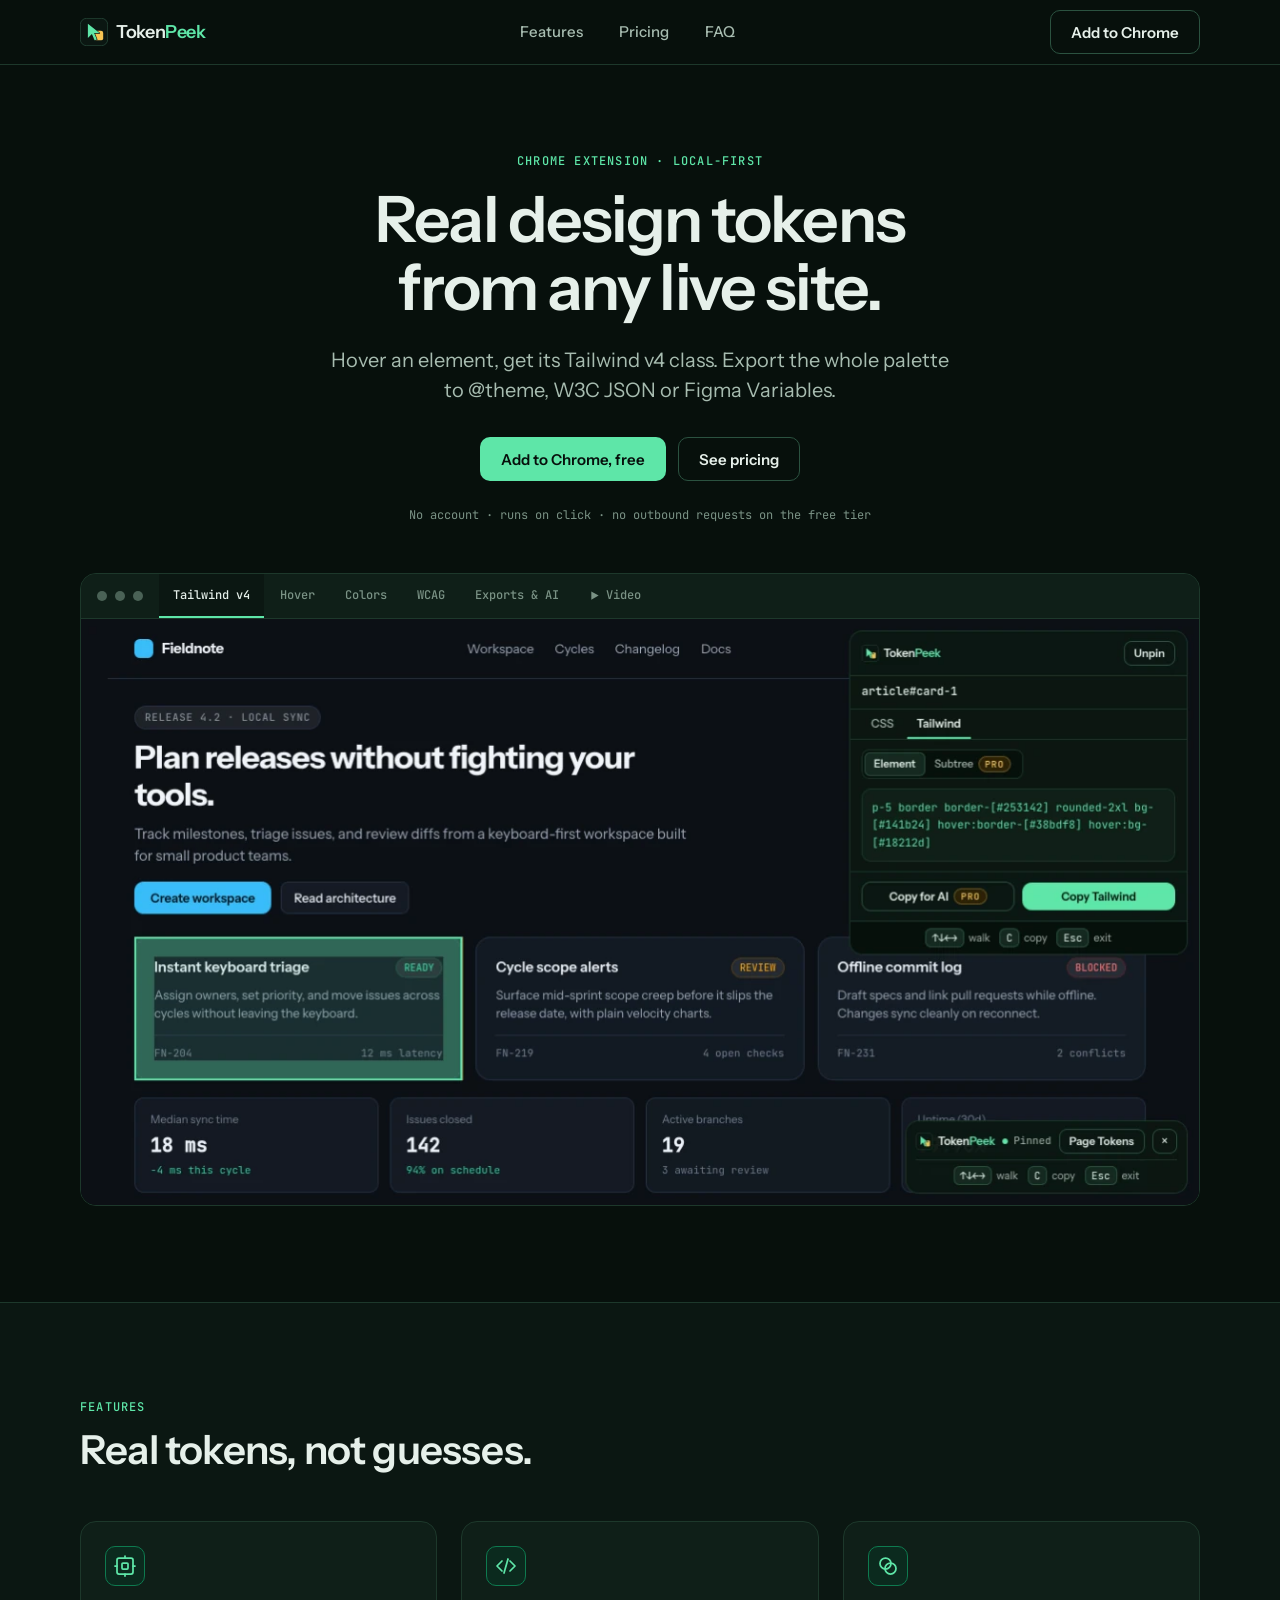
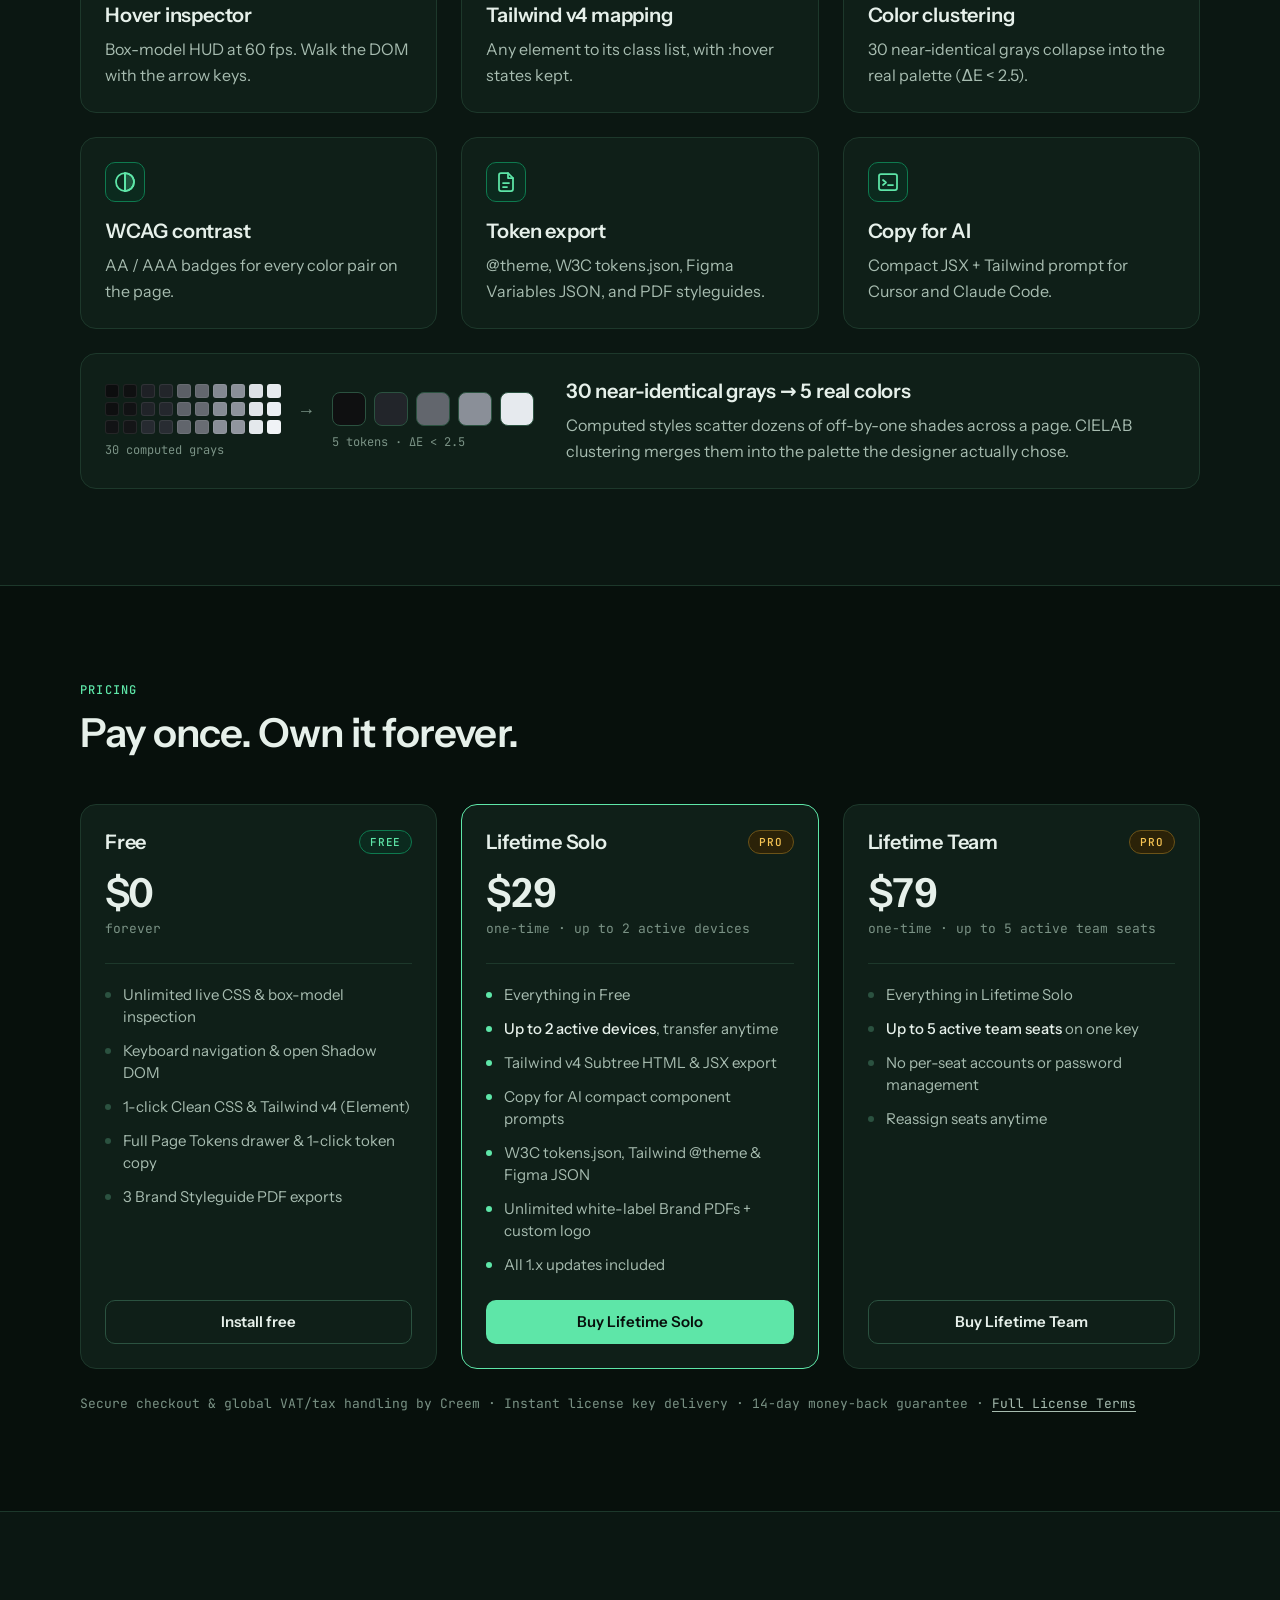
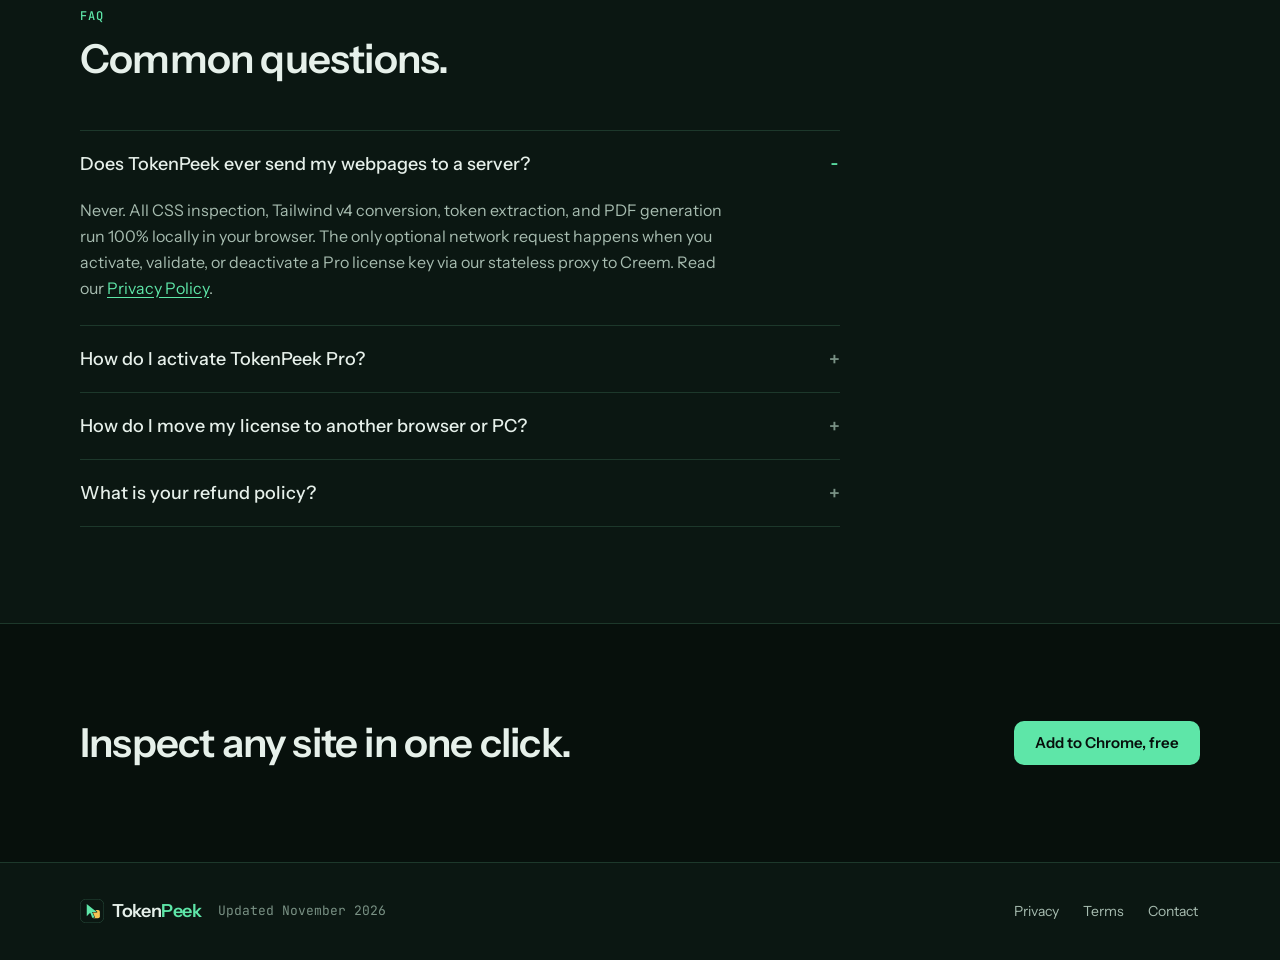
==== commit 32954351: "Add files via upload" ====
--- a/index.html
+++ b/index.html
@@ -36,7 +36,7 @@
   <header class="site-header">
     <div class="container nav-inner">
       <a class="brand" href="./index.html">
-        <img src="./assets/favicon.svg" width="28" height="28" alt="" aria-hidden="true">
+        <svg viewBox="0 0 128 128" width="28" height="28" aria-hidden="true"><rect width="128" height="128" rx="30" fill="#0B1712"/><rect x="1.5" y="1.5" width="125" height="125" rx="28.5" fill="none" stroke="#2B5240" stroke-width="3"/><rect x="62" y="58" width="44" height="44" rx="10" fill="#F6C453"/><path d="M36 26 L36 91.6 L54.45 73.15 L66.75 101.85 L77 97.75 L64.7 69.05 L89.3 69.05 Z" fill="#5EE6A8" stroke="#0B1712" stroke-width="5.5" stroke-linejoin="round" paint-order="stroke"/></svg>
         <span>Token<span class="brand-peek">Peek</span></span>
       </a>
 
@@ -101,19 +101,46 @@
     <section class="section-demo" aria-label="Product preview">
       <div class="container">
         <div class="product-window">
-          <div class="window-bar" aria-hidden="true">
-            <div class="window-dots">
+          <div class="window-bar">
+            <div class="window-dots" aria-hidden="true">
               <span></span>
               <span></span>
               <span></span>
             </div>
+            <div class="window-tabs" role="tablist" aria-label="Product views">
+              <button class="window-tab" type="button" role="tab" id="tab-tailwind" aria-selected="true" aria-controls="panel-tailwind">Tailwind v4</button>
+              <button class="window-tab" type="button" role="tab" id="tab-hover" aria-selected="false" aria-controls="panel-hover" tabindex="-1">Hover</button>
+              <button class="window-tab" type="button" role="tab" id="tab-colors" aria-selected="false" aria-controls="panel-colors" tabindex="-1">Colors</button>
+              <button class="window-tab" type="button" role="tab" id="tab-wcag" aria-selected="false" aria-controls="panel-wcag" tabindex="-1">WCAG</button>
+              <button class="window-tab" type="button" role="tab" id="tab-exports" aria-selected="false" aria-controls="panel-exports" tabindex="-1">Exports &amp; AI</button>
+              <button class="window-tab" type="button" role="tab" id="tab-video" aria-selected="false" aria-controls="panel-video" tabindex="-1">
+                <svg width="11" height="11" viewBox="0 0 12 12" fill="currentColor" aria-hidden="true"><polygon points="2.5,1.5 10.5,6 2.5,10.5"/></svg>
+                Video
+              </button>
+            </div>
           </div>
+
           <div class="window-media">
-            <!-- Static screenshot placeholder: replace with <video autoplay loop muted playsinline poster="./assets/demo-poster.png"><source src="./assets/demo.mp4" type="video/mp4"></video> once assets/demo.mp4 is recorded. -->
-            <picture>
-              <source srcset="./assets/demo-poster.webp" type="image/webp">
-              <img src="./assets/demo-poster.png" width="1440" height="810" alt="TokenPeek live hover inspector showing box-model dimensions, computed typography, WCAG AAA contrast badge, and Tailwind v4 utility classes on a dark webpage" decoding="async" fetchpriority="high">
-            </picture>
+            <div class="window-panel" id="panel-tailwind" role="tabpanel" aria-labelledby="tab-tailwind">
+              <img src="./assets/screens/02-tailwind.webp" width="1174" height="615" alt="TokenPeek pinned inspector converting an element to Tailwind v4 utility classes including hover states" decoding="async" fetchpriority="high">
+            </div>
+            <div class="window-panel" id="panel-hover" role="tabpanel" aria-labelledby="tab-hover" hidden>
+              <img src="./assets/screens/01-hover.webp" width="1174" height="615" alt="TokenPeek live 60 fps hover inspector showing dimensions, font, color swatches, and keyboard controls" loading="lazy" decoding="async">
+            </div>
+            <div class="window-panel" id="panel-colors" role="tabpanel" aria-labelledby="tab-colors" hidden>
+              <img src="./assets/screens/03-colors.webp" width="1174" height="615" alt="TokenPeek Page Tokens drawer clustering 33 raw shades into 16 clean OKLCH color tokens" loading="lazy" decoding="async">
+            </div>
+            <div class="window-panel" id="panel-wcag" role="tabpanel" aria-labelledby="tab-wcag" hidden>
+              <img src="./assets/screens/04-wcag.webp" width="1174" height="615" alt="TokenPeek Page Tokens drawer showing WCAG AA, AAA, and Fail contrast ratios on extracted colors" loading="lazy" decoding="async">
+            </div>
+            <div class="window-panel" id="panel-exports" role="tabpanel" aria-labelledby="tab-exports" hidden>
+              <img src="./assets/screens/05-exports.webp" width="1174" height="615" alt="TokenPeek Subtree JSX, Copy for AI prompt, W3C tokens.json, Tailwind @theme, Figma JSON, and white-label PDF export" loading="lazy" decoding="async">
+            </div>
+            <div class="window-panel" id="panel-video" role="tabpanel" aria-labelledby="tab-video" hidden>
+              <video id="demo-video" controls playsinline preload="none" width="1280" height="720" poster="./assets/demo-poster.png">
+                <source src="./assets/demo.mp4" type="video/mp4">
+              </video>
+            </div>
           </div>
         </div>
       </div>
@@ -391,7 +418,7 @@
     <div class="container footer-inner">
       <div class="footer-left">
         <a class="brand" href="./index.html">
-          <img src="./assets/favicon.svg" width="24" height="24" alt="" aria-hidden="true">
+          <svg viewBox="0 0 128 128" width="24" height="24" aria-hidden="true"><rect width="128" height="128" rx="30" fill="#0B1712"/><rect x="1.5" y="1.5" width="125" height="125" rx="28.5" fill="none" stroke="#2B5240" stroke-width="3"/><rect x="62" y="58" width="44" height="44" rx="10" fill="#F6C453"/><path d="M36 26 L36 91.6 L54.45 73.15 L66.75 101.85 L77 97.75 L64.7 69.05 L89.3 69.05 Z" fill="#5EE6A8" stroke="#0B1712" stroke-width="5.5" stroke-linejoin="round" paint-order="stroke"/></svg>
           <span>Token<span class="brand-peek">Peek</span></span>
         </a>
         <span class="footer-meta">Updated November 2026</span>
@@ -407,12 +434,44 @@
   <script>
     (function () {
       var m = document.getElementById("mobile-menu");
-      if (!m) return;
-      m.addEventListener("click", function (e) {
-        if (e.target.closest(".nav-drawer a")) m.removeAttribute("open");
+      if (m) {
+        m.addEventListener("click", function (e) {
+          if (e.target.closest(".nav-drawer a")) m.removeAttribute("open");
+        });
+        document.addEventListener("keydown", function (e) {
+          if (e.key === "Escape" && m.hasAttribute("open")) m.removeAttribute("open");
+        });
+      }
+
+      var tablist = document.querySelector(".window-tabs");
+      if (!tablist) return;
+      var tabs = Array.prototype.slice.call(tablist.querySelectorAll('[role="tab"]'));
+      var video = document.getElementById("demo-video");
+
+      function selectTab(next, focusTab) {
+        tabs.forEach(function (tab) {
+          var active = tab === next;
+          tab.setAttribute("aria-selected", active ? "true" : "false");
+          tab.tabIndex = active ? 0 : -1;
+          var panel = document.getElementById(tab.getAttribute("aria-controls"));
+          if (panel) panel.hidden = !active;
+        });
+        if (video && next.id !== "tab-video" && !video.paused) video.pause();
+        if (focusTab) next.focus();
+      }
+
+      tablist.addEventListener("click", function (e) {
+        var tab = e.target.closest('[role="tab"]');
+        if (tab) selectTab(tab, false);
       });
-      document.addEventListener("keydown", function (e) {
-        if (e.key === "Escape" && m.hasAttribute("open")) m.removeAttribute("open");
+
+      tablist.addEventListener("keydown", function (e) {
+        var i = tabs.indexOf(document.activeElement);
+        if (i < 0) return;
+        if (e.key === "ArrowRight") { e.preventDefault(); selectTab(tabs[(i + 1) % tabs.length], true); }
+        else if (e.key === "ArrowLeft") { e.preventDefault(); selectTab(tabs[(i - 1 + tabs.length) % tabs.length], true); }
+        else if (e.key === "Home") { e.preventDefault(); selectTab(tabs[0], true); }
+        else if (e.key === "End") { e.preventDefault(); selectTab(tabs[tabs.length - 1], true); }
       });
     })();
   </script>
--- a/styles.css
+++ b/styles.css
@@ -236,10 +236,17 @@
   color: var(--color-text);
 }
 
-.brand img {
+.brand img,
+.brand svg {
   width: 28px;
   height: 28px;
   display: block;
+  flex-shrink: 0;
+}
+
+.site-footer .brand svg {
+  width: 24px;
+  height: 24px;
 }
 
 .brand-peek {
@@ -532,19 +539,20 @@
 }
 
 .window-bar {
-  height: 36px;
-  padding: 0 16px;
+  min-height: 44px;
+  padding: 0 12px 0 16px;
   border-bottom: 1px solid var(--color-border);
   background-color: var(--color-surface);
   display: flex;
-  align-items: center;
-  justify-content: space-between;
+  align-items: stretch;
+  gap: 16px;
 }
 
 .window-dots {
   display: inline-flex;
   align-items: center;
   gap: 8px;
+  flex-shrink: 0;
 }
 
 .window-dots span {
@@ -555,16 +563,74 @@
   display: block;
 }
 
+.window-tabs {
+  display: flex;
+  align-items: stretch;
+  gap: 2px;
+  min-width: 0;
+  overflow-x: auto;
+  scrollbar-width: none;
+}
+
+.window-tabs::-webkit-scrollbar {
+  display: none;
+}
+
+.window-tab {
+  position: relative;
+  display: inline-flex;
+  align-items: center;
+  gap: 6px;
+  min-height: 44px;
+  padding: 0 14px;
+  border: 0;
+  border-bottom: 2px solid transparent;
+  background: transparent;
+  font-family: var(--font-mono);
+  font-size: 12px;
+  line-height: 16px;
+  font-weight: 500;
+  color: var(--color-text-subtle);
+  white-space: nowrap;
+  cursor: pointer;
+  transition: color 140ms ease, background-color 140ms ease, border-color 140ms ease;
+}
+
+.window-tab:hover {
+  color: var(--color-text);
+  background-color: var(--color-surface-hover);
+}
+
+.window-tab[aria-selected="true"] {
+  color: var(--color-text);
+  background-color: var(--color-bg-alt);
+  border-bottom-color: var(--color-accent);
+}
+
+.window-tab:focus-visible {
+  outline-offset: -3px;
+}
+
 .window-media {
-  background-color: #090C0B;
+  background-color: var(--color-bg);
+}
+
+.window-panel {
+  aspect-ratio: 1174 / 615;
+  background-color: var(--color-bg);
+}
+
+.window-panel[hidden] {
+  display: none;
 }
 
 .window-media img,
 .window-media video {
   display: block;
   width: 100%;
-  height: auto;
-  aspect-ratio: 16 / 9;
+  height: 100%;
+  object-fit: contain;
+  background-color: var(--color-bg);
 }
 
 /* --- Features (3x2 + Wide Color Clustering Card) --- */
